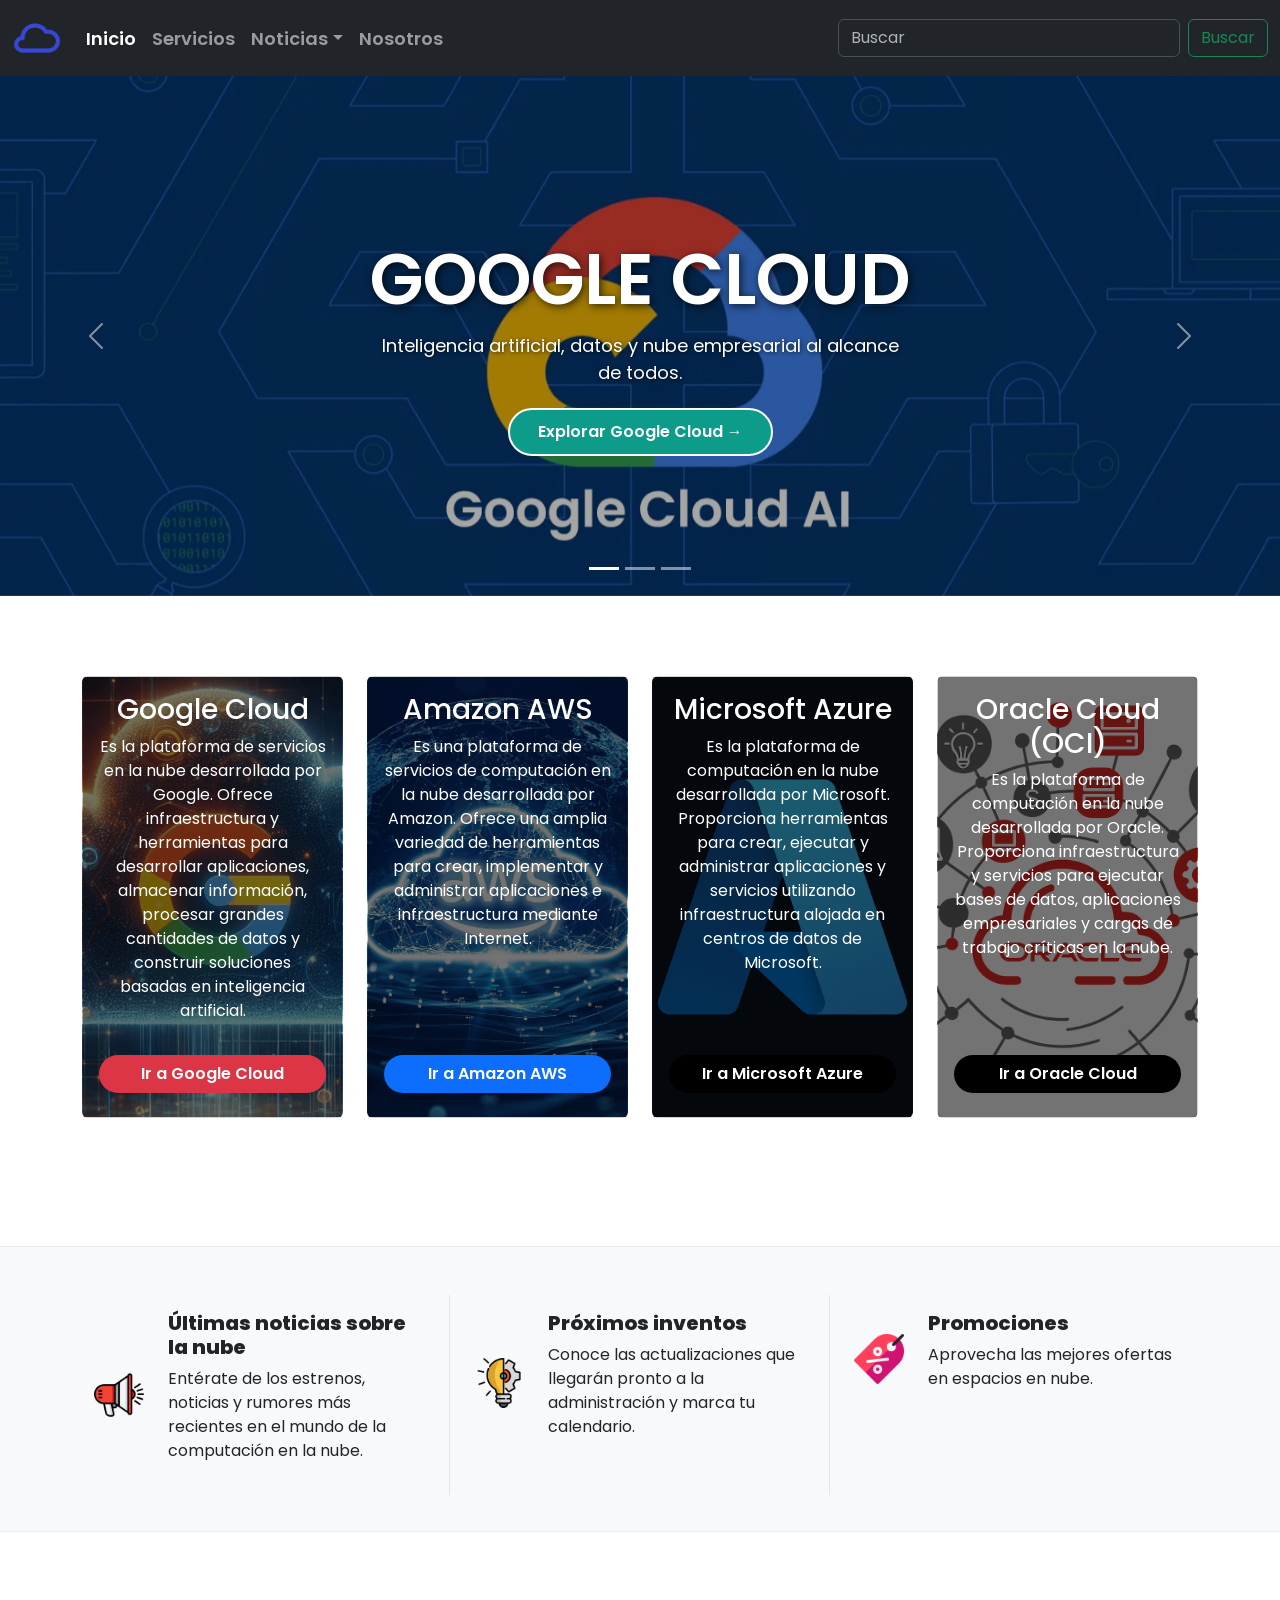
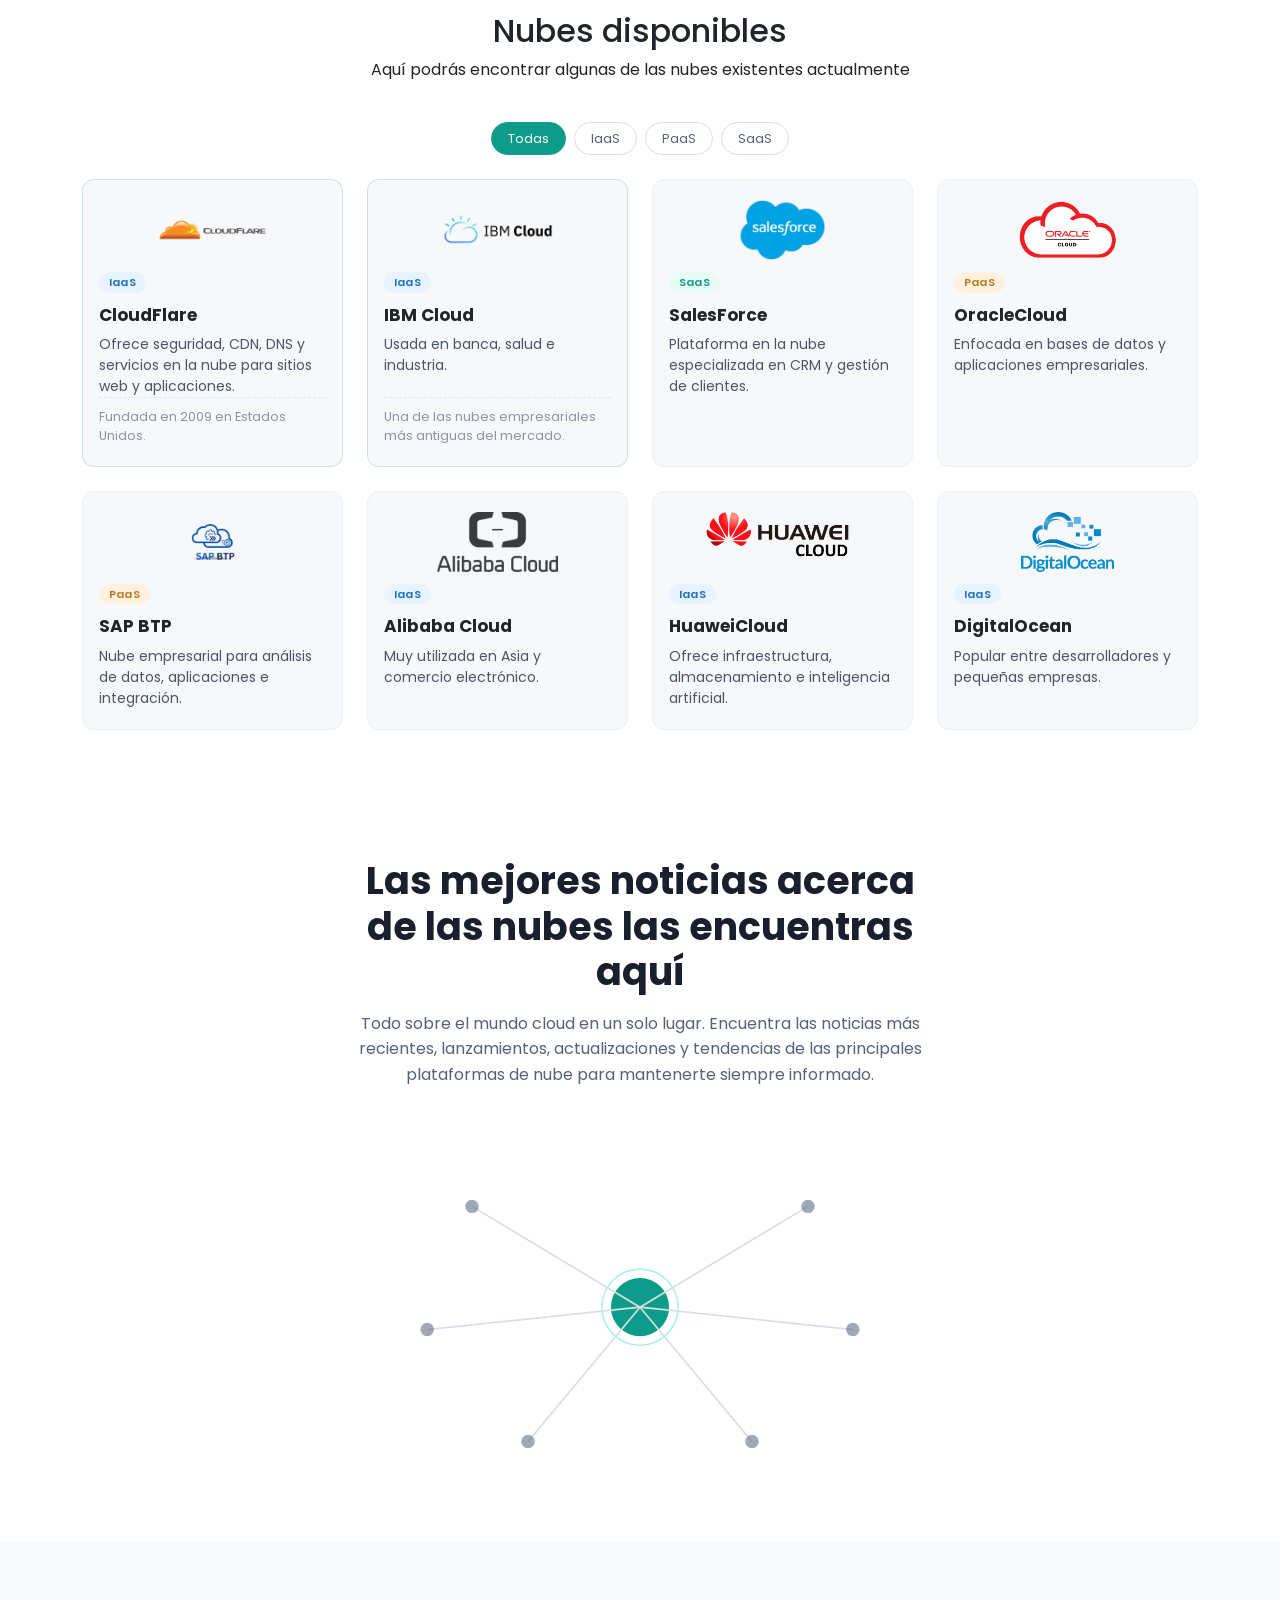
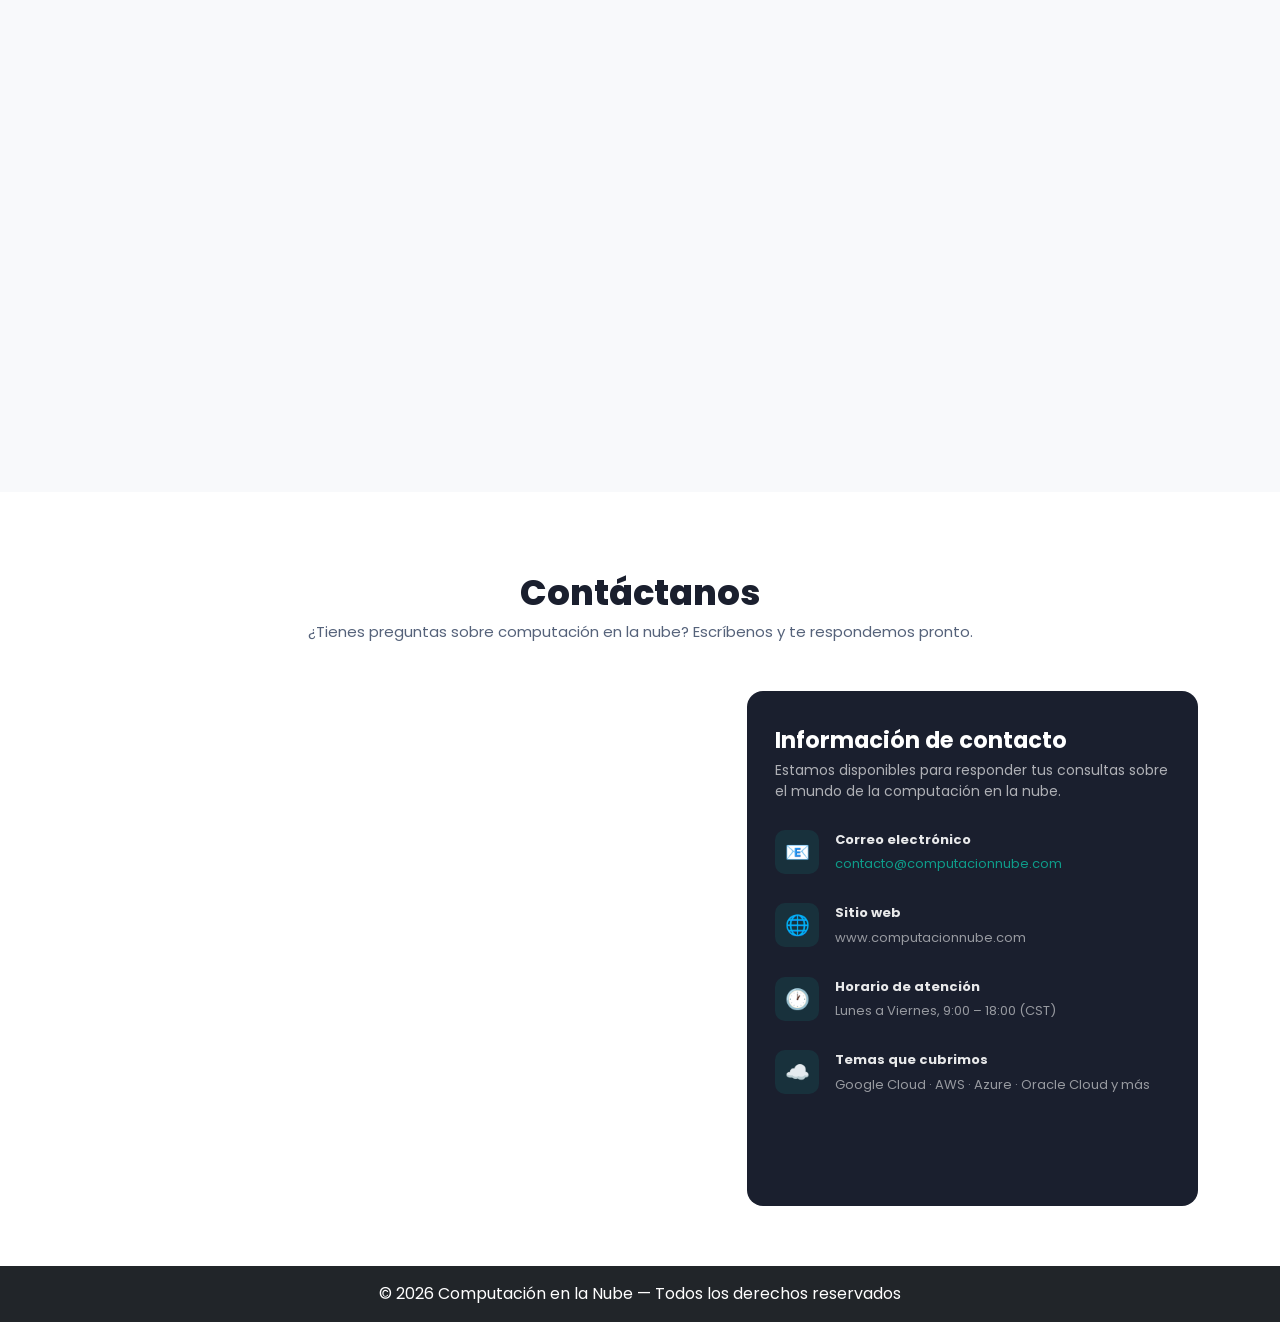
==== Nube/bil.html @ 453a69fb "Página terminada" ====
<!DOCTYPE html>
<html lang="es">
<head>
    <meta charset="UTF-8">
    <meta name="viewport" content="width=device-width, initial-scale=1.0">
    <link rel="shortcut icon" href="Assets/cloud.png">
    <link rel="stylesheet" href="Css/bootstrap.min.css">
    <link rel="stylesheet" href="Css/style.css">
    <title>Computación en la Nube</title>
</head>
<body>

    <!-- BACK TO TOP BUTTON -->
    <button id="back-to-top" aria-label="Volver arriba">&#8679;</button>

    <!-- NAVBAR -->
    <nav class="navbar bg-dark navbar-expand-lg" data-bs-theme="dark">
        <div class="container-fluid">
            <a class="navbar-brand" href="bil.html">
                <img src="Assets/cloud.png" alt="Logo Computación Nube" width="50" height="50">
            </a>
            <button class="navbar-toggler" type="button" data-bs-toggle="collapse"
                data-bs-target="#navbarMain" aria-controls="navbarMain"
                aria-expanded="false" aria-label="Toggle navigation">
                <span class="navbar-toggler-icon"></span>
            </button>
            <div class="collapse navbar-collapse" id="navbarMain">
                <ul class="navbar-nav me-auto mb-2 mb-lg-0">
                    <li class="nav-item">
                        <a class="nav-link active" aria-current="page" href="bil.html">Inicio</a>
                    </li>
                    <li class="nav-item">
                        <a class="nav-link" href="#services">Servicios</a>
                    </li>
                    <li class="nav-item dropdown">
                        <a class="nav-link dropdown-toggle" href="#" role="button" data-bs-toggle="dropdown"
                            aria-expanded="false">Noticias</a>
                        <ul class="dropdown-menu">
                            <li><a class="dropdown-item" href="#">Cartelera nueva</a></li>
                            <li><a class="dropdown-item" href="#">Próximo evento</a></li>
                            <li><hr class="dropdown-divider"></li>
                            <li><a class="dropdown-item" href="#">Siempre el mejor</a></li>
                        </ul>
                    </li>
                    <li class="nav-item">
                        <a class="nav-link" href="#contact-section">Nosotros</a>
                    </li>
                </ul>
                <form class="d-flex" role="search">
                    <input class="form-control me-2" type="search" placeholder="Buscar" aria-label="Buscar">
                    <button class="btn btn-outline-success" type="submit">Buscar</button>
                </form>
            </div>
        </div>
    </nav>

    <!-- CAROUSEL -->
    <div id="carouselBilgier" class="carousel slide mb-0" data-bs-ride="carousel">
        <div class="carousel-indicators">
            <button type="button" data-bs-target="#carouselBilgier" data-bs-slide-to="0" class="active"
                aria-current="true" aria-label="Slide 1"></button>
            <button type="button" data-bs-target="#carouselBilgier" data-bs-slide-to="1" aria-label="Slide 2"></button>
            <button type="button" data-bs-target="#carouselBilgier" data-bs-slide-to="2" aria-label="Slide 3"></button>
        </div>
        <div class="carousel-inner">
            <div class="carousel-item active">
                <img src="Assets/Google-Cloud-AI-Courses.webp" class="d-block w-100" alt="Google Cloud">
                <div class="carousel-caption">
                    <h5>Google Cloud</h5>
                    <p>Inteligencia artificial, datos y nube empresarial al alcance de todos.</p>
                    <a href="bil2.html" class="btn-cta">Explorar Google Cloud &rarr;</a>
                </div>
            </div>
            <div class="carousel-item">
                <img src="Assets/aws 4k.webp" class="d-block w-100" alt="Amazon AWS">
                <div class="carousel-caption">
                    <h5>Amazon AWS</h5>
                    <p>Más de 200 servicios en la nube para escalar tu negocio globalmente.</p>
                    <a href="bil3.html" class="btn-cta">Explorar Amazon AWS &rarr;</a>
                </div>
            </div>
            <div class="carousel-item">
                <img src="Assets/Microsoft-Azure.jpg" class="d-block w-100" alt="Microsoft Azure">
                <div class="carousel-caption">
                    <h5>Microsoft Azure</h5>
                    <p>La plataforma cloud de Microsoft para empresas híbridas y modernas.</p>
                    <a href="bil4.html" class="btn-cta">Explorar Microsoft Azure &rarr;</a>
                </div>
            </div>
        </div>
        <button class="carousel-control-prev" type="button" data-bs-target="#carouselBilgier" data-bs-slide="prev">
            <span class="carousel-control-prev-icon" aria-hidden="true"></span>
            <span class="visually-hidden">Anterior</span>
        </button>
        <button class="carousel-control-next" type="button" data-bs-target="#carouselBilgier" data-bs-slide="next">
            <span class="carousel-control-next-icon" aria-hidden="true"></span>
            <span class="visually-hidden">Siguiente</span>
        </button>
    </div>

    <!-- SERVICES CARDS -->
    <section class="services" id="services">
        <div class="container">
            <div class="row">

                <div class="col-12 col-md-6 col-lg-3 mb-3 fade-in-el">
                    <div class="card h-100 text-white text-center bg-Toma pb-2">
                        <div class="card-body">
                            <h3 class="card-title">Google Cloud</h3>
                            <p>Es la plataforma de servicios en la nube desarrollada por Google. Ofrece infraestructura y herramientas para desarrollar aplicaciones, almacenar información, procesar grandes cantidades de datos y construir soluciones basadas en inteligencia artificial.</p>
                            <a href="bil2.html" class="btn bg-danger text-white">Ir a Google Cloud</a>
                        </div>
                    </div>
                </div>

                <div class="col-12 col-md-6 col-lg-3 mb-3 fade-in-el">
                    <div class="card h-100 text-white text-center bg-Toma2 pb-2">
                        <div class="card-body">
                            <h3 class="card-title">Amazon AWS</h3>
                            <p>Es una plataforma de servicios de computación en la nube desarrollada por Amazon. Ofrece una amplia variedad de herramientas para crear, implementar y administrar aplicaciones e infraestructura mediante Internet.</p>
                            <a href="bil3.html" class="btn bg-primary text-white">Ir a Amazon AWS</a>
                        </div>
                    </div>
                </div>

                <div class="col-12 col-md-6 col-lg-3 mb-3 fade-in-el">
                    <div class="card h-100 text-white text-center bg-Toma3 pb-2">
                        <div class="card-body">
                            <h3 class="card-title">Microsoft Azure</h3>
                            <p>Es la plataforma de computación en la nube desarrollada por Microsoft. Proporciona herramientas para crear, ejecutar y administrar aplicaciones y servicios utilizando infraestructura alojada en centros de datos de Microsoft.</p>
                            <a href="bil4.html" class="btn bg-black text-white">Ir a Microsoft Azure</a>
                        </div>
                    </div>
                </div>

                <div class="col-12 col-md-6 col-lg-3 mb-3 fade-in-el">
                    <div class="card h-100 text-white text-center bg-Toma4 pb-2">
                        <div class="card-body">
                            <h3 class="card-title">Oracle Cloud (OCI)</h3>
                            <p>Es la plataforma de computación en la nube desarrollada por Oracle. Proporciona infraestructura y servicios para ejecutar bases de datos, aplicaciones empresariales y cargas de trabajo críticas en la nube.</p>
                            <a href="bil5.html" class="btn bg-black text-white">Ir a Oracle Cloud</a>
                        </div>
                    </div>
                </div>

            </div>
        </div>
    </section>

    <!-- SECTION ICONS -->
    <section class="section-icons">
        <div class="container">
            <div class="row">
                <div class="col-12 col-md-12 col-lg-4 box-icons fade-in-el">
                    <div class="d-flex align-items-center">
                        <img src="Assets/megafono.png" alt="Noticias" width="50" height="50">
                        <div class="ms-4">
                            <h3>Últimas noticias sobre la nube</h3>
                            <p>Entérate de los estrenos, noticias y rumores más recientes en el mundo de la computación en la nube.</p>
                        </div>
                    </div>
                </div>
                <div class="col-12 col-md-12 col-lg-4 box-icons fade-in-el">
                    <div class="d-flex align-items-center">
                        <img src="Assets/settings.png" alt="Próximos inventos" width="50" height="50">
                        <div class="ms-4">
                            <h3>Próximos inventos</h3>
                            <p>Conoce las actualizaciones que llegarán pronto a la administración y marca tu calendario.</p>
                        </div>
                    </div>
                </div>
                <div class="col-12 col-md-12 col-lg-4 box-icons fade-in-el">
                    <div class="d-flex align-items-center">
                        <img src="Assets/discount-tag.png" alt="Promociones" width="50" height="50">
                        <div class="ms-4">
                            <h3>Promociones</h3>
                            <p>Aprovecha las mejores ofertas en espacios en nube.</p>
                        </div>
                    </div>
                </div>
            </div>
        </div>
    </section>

    <!-- CLOUD GRID -->
    <section class="py-5">
        <div class="container">
            <div class="row">
                <div class="col-md-12">
                    <div class="section-header text-center pb-4">
                        <h2>Nubes disponibles</h2>
                        <p>Aquí podrás encontrar algunas de las nubes existentes actualmente</p>
                    </div>
                </div>
            </div>

            <div class="cloud-filters" id="cloudFilters">
                <button class="btn-filter active" data-cat="all">Todas</button>
                <button class="btn-filter" data-cat="IaaS">IaaS</button>
                <button class="btn-filter" data-cat="PaaS">PaaS</button>
                <button class="btn-filter" data-cat="SaaS">SaaS</button>
            </div>

            <div class="cloud-grid" id="cloudGrid">

                <div class="cloud-card featured fade-in-el" data-cat="IaaS">
                    <div class="logo-wrap"><img src="Assets/Cloudflare-Logo-2009.png" alt="Cloudflare"></div>
                    <div class="card-body">
                        <span class="cloud-badge IaaS">IaaS</span>
                        <div class="card-title">CloudFlare</div>
                        <p>Ofrece seguridad, CDN, DNS y servicios en la nube para sitios web y aplicaciones.</p>
                        <div class="extra-fact">Fundada en 2009 en Estados Unidos.</div>
                    </div>
                </div>

                <div class="cloud-card featured fade-in-el" data-cat="IaaS">
                    <div class="logo-wrap"><img src="Assets/ibm_cloud_logo_icon_169999.webp" alt="IBM Cloud"></div>
                    <div class="card-body">
                        <span class="cloud-badge IaaS">IaaS</span>
                        <div class="card-title">IBM Cloud</div>
                        <p>Usada en banca, salud e industria.</p>
                        <div class="extra-fact">Una de las nubes empresariales más antiguas del mercado.</div>
                    </div>
                </div>

                <div class="cloud-card fade-in-el" data-cat="SaaS">
                    <div class="logo-wrap"><img src="Assets/Salesforce-Logo.png" alt="Salesforce"></div>
                    <div class="card-body">
                        <span class="cloud-badge SaaS">SaaS</span>
                        <div class="card-title">SalesForce</div>
                        <p>Plataforma en la nube especializada en CRM y gestión de clientes.</p>
                    </div>
                </div>

                <div class="cloud-card fade-in-el" data-cat="PaaS">
                    <div class="logo-wrap"><img src="Assets/Oracle-Cloud-Emblem.png" alt="Oracle Cloud"></div>
                    <div class="card-body">
                        <span class="cloud-badge PaaS">PaaS</span>
                        <div class="card-title">OracleCloud</div>
                        <p>Enfocada en bases de datos y aplicaciones empresariales.</p>
                    </div>
                </div>

                <div class="cloud-card fade-in-el" data-cat="PaaS">
                    <div class="logo-wrap"><img src="Assets/SAP-BTP-IN-LOGO.webp" alt="SAP BTP"></div>
                    <div class="card-body">
                        <span class="cloud-badge PaaS">PaaS</span>
                        <div class="card-title">SAP BTP</div>
                        <p>Nube empresarial para análisis de datos, aplicaciones e integración.</p>
                    </div>
                </div>

                <div class="cloud-card fade-in-el" data-cat="IaaS">
                    <div class="logo-wrap"><img src="Assets/Alibaba-Cloud-Logo (1).png" alt="Alibaba Cloud"></div>
                    <div class="card-body">
                        <span class="cloud-badge IaaS">IaaS</span>
                        <div class="card-title">Alibaba Cloud</div>
                        <p>Muy utilizada en Asia y comercio electrónico.</p>
                    </div>
                </div>

                <div class="cloud-card fade-in-el" data-cat="IaaS">
                    <div class="logo-wrap"><img src="Assets/HUAWEI-logo.png" alt="Huawei Cloud"></div>
                    <div class="card-body">
                        <span class="cloud-badge IaaS">IaaS</span>
                        <div class="card-title">HuaweiCloud</div>
                        <p>Ofrece infraestructura, almacenamiento e inteligencia artificial.</p>
                    </div>
                </div>

                <div class="cloud-card fade-in-el" data-cat="IaaS">
                    <div class="logo-wrap"><img src="Assets/digitalocean-logo.png" alt="DigitalOcean"></div>
                    <div class="card-body">
                        <span class="cloud-badge IaaS">IaaS</span>
                        <div class="card-title">DigitalOcean</div>
                        <p>Popular entre desarrolladores y pequeñas empresas.</p>
                    </div>
                </div>

            </div>
        </div>
    </section>

    <!-- SVG NETWORK BANNER -->
    <section class="banner">
        <div class="container">
            <div class="row">
                <div class="col-md-12 text-center">
                    <h2>Las mejores noticias acerca de las nubes las encuentras aquí</h2>
                    <p>Todo sobre el mundo cloud en un solo lugar. Encuentra las noticias más recientes, lanzamientos, actualizaciones y tendencias de las principales plataformas de nube para mantenerte siempre informado.</p>

                    <svg class="cloud-net" viewBox="0 0 500 320" xmlns="http://www.w3.org/2000/svg" aria-label="Red de proveedores cloud">
                        <circle class="hub-ring" cx="250" cy="160" r="34"/>
                        <circle class="hub-core" cx="250" cy="160" r="26"/>
                        <g class="net-node" data-name="Cloudflare" tabindex="0">
                            <line x1="250" y1="160" x2="100" y2="70"/>
                            <circle class="dot" cx="100" cy="70" r="6"/>
                            <text x="100" y="52" text-anchor="middle">Cloudflare</text>
                        </g>
                        <g class="net-node" data-name="IBM Cloud" tabindex="0">
                            <line x1="250" y1="160" x2="400" y2="70"/>
                            <circle class="dot" cx="400" cy="70" r="6"/>
                            <text x="400" y="52" text-anchor="middle">IBM Cloud</text>
                        </g>
                        <g class="net-node" data-name="SalesForce" tabindex="0">
                            <line x1="250" y1="160" x2="60" y2="180"/>
                            <circle class="dot" cx="60" cy="180" r="6"/>
                            <text x="60" y="200" text-anchor="middle">SalesForce</text>
                        </g>
                        <g class="net-node" data-name="OracleCloud" tabindex="0">
                            <line x1="250" y1="160" x2="440" y2="180"/>
                            <circle class="dot" cx="440" cy="180" r="6"/>
                            <text x="440" y="200" text-anchor="middle">OracleCloud</text>
                        </g>
                        <g class="net-node" data-name="SAP BTP" tabindex="0">
                            <line x1="250" y1="160" x2="150" y2="280"/>
                            <circle class="dot" cx="150" cy="280" r="6"/>
                            <text x="150" y="300" text-anchor="middle">SAP BTP</text>
                        </g>
                        <g class="net-node" data-name="Alibaba Cloud" tabindex="0">
                            <line x1="250" y1="160" x2="350" y2="280"/>
                            <circle class="dot" cx="350" cy="280" r="6"/>
                            <text x="350" y="300" text-anchor="middle">Alibaba Cloud</text>
                        </g>
                    </svg>
                </div>
            </div>
        </div>
    </section>

    <!-- COMPARATIVE TABLE -->
    <section class="comparison-section">
        <div class="container">
            <div class="text-center mb-4 fade-in-el">
                <h2>Comparativa de principales proveedores</h2>
                <p class="subtitle">Una visión rápida de las características clave de los 4 grandes de la nube</p>
            </div>
            <div class="table-responsive fade-in-el">
                <table class="comparison-table">
                    <thead>
                        <tr>
                            <th>Característica</th>
                            <th>Google Cloud</th>
                            <th>Amazon AWS</th>
                            <th>Microsoft Azure</th>
                            <th>Oracle Cloud</th>
                        </tr>
                    </thead>
                    <tbody>
                        <tr>
                            <td>Capa gratuita</td>
                            <td>&#x2705; $300 crédito</td>
                            <td>&#x2705; 12 meses</td>
                            <td>&#x2705; 12 meses</td>
                            <td>&#x2705; Always Free</td>
                        </tr>
                        <tr>
                            <td>IA / ML</td>
                            <td><span class="star-rating">&#9733;&#9733;&#9733;&#9733;&#9733;</span></td>
                            <td><span class="star-rating">&#9733;&#9733;&#9733;&#9733;&#9734;</span></td>
                            <td><span class="star-rating">&#9733;&#9733;&#9733;&#9733;&#9734;</span></td>
                            <td><span class="star-rating">&#9733;&#9733;&#9733;&#9734;&#9734;</span></td>
                        </tr>
                        <tr>
                            <td>Bases de datos</td>
                            <td><span class="star-rating">&#9733;&#9733;&#9733;&#9733;&#9734;</span></td>
                            <td><span class="star-rating">&#9733;&#9733;&#9733;&#9733;&#9733;</span></td>
                            <td><span class="star-rating">&#9733;&#9733;&#9733;&#9733;&#9734;</span></td>
                            <td><span class="star-rating">&#9733;&#9733;&#9733;&#9733;&#9733;</span></td>
                        </tr>
                        <tr>
                            <td>Seguridad</td>
                            <td><span class="star-rating">&#9733;&#9733;&#9733;&#9733;&#9733;</span></td>
                            <td><span class="star-rating">&#9733;&#9733;&#9733;&#9733;&#9733;</span></td>
                            <td><span class="star-rating">&#9733;&#9733;&#9733;&#9733;&#9733;</span></td>
                            <td><span class="star-rating">&#9733;&#9733;&#9733;&#9733;&#9734;</span></td>
                        </tr>
                        <tr>
                            <td>Cuota de mercado</td>
                            <td>12%</td>
                            <td>31%</td>
                            <td>25%</td>
                            <td>3%</td>
                        </tr>
                        <tr>
                            <td>Nube híbrida</td>
                            <td>&#x2705; Anthos</td>
                            <td>&#x2705; Outposts</td>
                            <td>&#x2705; Arc</td>
                            <td>&#x2705; Dedicated</td>
                        </tr>
                    </tbody>
                </table>
            </div>
        </div>
    </section>

    <!-- CONTACT SECTION -->
    <section id="contact-section">
        <div class="container">
            <!-- Header -->
            <div class="text-center mb-5">
                <h2 class="contact-title">Contáctanos</h2>
                <p class="contact-subtitle">¿Tienes preguntas sobre computación en la nube? Escríbenos y te respondemos pronto.</p>
            </div>

            <div class="row g-4 align-items-stretch">

                <!-- FORM CARD -->
                <div class="col-12 col-lg-7 fade-in-el">
                    <div class="contact-form-card">
                        <h4 class="fw-bold mb-1" style="color:#1a1f2e;">Envíanos un mensaje</h4>
                        <p class="text-muted mb-4" style="font-size:13px;">Todos los campos son obligatorios.</p>

                        <form id="contact-form" class="needs-validation" novalidate>
                            <div class="row g-3">

                                <!-- Nombre -->
                                <div class="col-12 col-sm-6">
                                    <div class="form-floating">
                                        <input
                                            type="text"
                                            class="form-control"
                                            id="c-name"
                                            name="user_name"
                                            placeholder="Tu nombre completo"
                                            required
                                            minlength="2">
                                        <label for="c-name">Nombre completo</label>
                                        <div class="invalid-feedback">
                                            Por favor ingresa tu nombre (mínimo 2 caracteres).
                                        </div>
                                    </div>
                                </div>

                                <!-- Email -->
                                <div class="col-12 col-sm-6">
                                    <div class="form-floating">
                                        <input
                                            type="email"
                                            class="form-control"
                                            id="c-email"
                                            name="email"
                                            placeholder="tu@correo.com"
                                            required>
                                        <label for="c-email">Correo electrónico</label>
                                        <div class="invalid-feedback">
                                            Ingresa un correo electrónico válido.
                                        </div>
                                    </div>
                                </div>

                                <!-- Asunto -->
                                <div class="col-12">
                                    <div class="form-floating">
                                        <input
                                            type="text"
                                            class="form-control"
                                            id="c-subject"
                                            name="subject"
                                            placeholder="¿En qué podemos ayudarte?"
                                            required
                                            minlength="4">
                                        <label for="c-subject">Asunto</label>
                                        <div class="invalid-feedback">
                                            Por favor describe el asunto de tu mensaje.
                                        </div>
                                    </div>
                                </div>

                                <!-- Mensaje -->
                                <div class="col-12">
                                    <div class="form-floating">
                                        <textarea
                                            class="form-control"
                                            id="c-msg"
                                            name="comment"
                                            placeholder="Escribe tu mensaje aquí..."
                                            style="height: 140px;"
                                            required
                                            minlength="10"></textarea>
                                        <label for="c-msg">Mensaje</label>
                                        <div class="invalid-feedback">
                                            El mensaje debe tener al menos 10 caracteres.
                                        </div>
                                    </div>
                                </div>

                                <!-- Submit -->
                                <div class="col-12 mt-4">
                                    <button class="btn-submit py-3" type="submit">
                                        Enviar mensaje &#10148;
                                    </button>
                                </div>

                            </div>
                        </form>

                        <div id="form-msg" class="mt-3"></div>
                    </div>
                </div>

                <!-- INFO CARD -->
                <div class="col-12 col-lg-5">
                    <div class="contact-info-card">
                        <div>
                            <h3>Información de contacto</h3>
                            <p>Estamos disponibles para responder tus consultas sobre el mundo de la computación en la nube.</p>
                        </div>

                        <div class="info-item">
                            <div class="info-icon">📧</div>
                            <div class="info-item-text">
                                <strong>Correo electrónico</strong>
                                <a href="mailto:contacto@computacionnube.com">contacto@computacionnube.com</a>
                            </div>
                        </div>

                        <div class="info-item">
                            <div class="info-icon">🌐</div>
                            <div class="info-item-text">
                                <strong>Sitio web</strong>
                                <span>www.computacionnube.com</span>
                            </div>
                        </div>

                        <div class="info-item">
                            <div class="info-icon">🕐</div>
                            <div class="info-item-text">
                                <strong>Horario de atención</strong>
                                <span>Lunes a Viernes, 9:00 – 18:00 (CST)</span>
                            </div>
                        </div>

                        <div class="info-item">
                            <div class="info-icon">☁️</div>
                            <div class="info-item-text">
                                <strong>Temas que cubrimos</strong>
                                <span>Google Cloud · AWS · Azure · Oracle Cloud y más</span>
                            </div>
                        </div>
                    </div>
                </div>

            </div>
        </div>
    </section>

    <!-- FOOTER -->
    <footer class="bg-dark p-3 text-center">
        <div class="container">
            <p class="text-white mb-0">&copy; 2026 Computación en la Nube &mdash; Todos los derechos reservados</p>
        </div>
    </footer>

    <script src="Js/bootstrap.min.js"></script>
    <script src="Js/archive.js"></script>
</body>
</html>
---- Nube/Css/style.css ----
@import url('https://fonts.googleapis.com/css2?family=Poppins:wght@400;500;600;700;800&display=swap');

/* ============================================================
   RESET & BASE
   ============================================================ */
* {
    font-family: 'Poppins', sans-serif;
    box-sizing: border-box;
}

/* ============================================================
   CSS VARIABLES
   ============================================================ */
:root {
    --primary-color: #f03a47;
    --secondary-color: #AF5B5F;
    --accent-color: #0E9C8A;
    --font-color: #ffff;
    --alt-color: #f6f4f3;
    --background-color: #183059;
    --primary-font: 'Poppins', sans-serif;
    --section-title-font-size: 2.3rem;
}

/* ============================================================
   NAVBAR
   ============================================================ */
.navbar {
    font-weight: 600;
    font-size: 18px;
}

/* ============================================================
   CAROUSEL
   ============================================================ */
.carousel-item {
    min-height: 400px;
}
.carousel-caption {
    bottom: 120px;
    z-index: 2;
}
.carousel-caption h5 {
    font-size: 70px;
    font-weight: 600;
    text-transform: uppercase;
    margin-top: 25px;
    text-shadow: 2px 2px 8px rgba(0,0,0,0.7);
}
.carousel-caption p {
    width: 60%;
    margin: 10px auto;
    font-size: 18px;
    text-shadow: 1px 1px 4px rgba(0,0,0,0.7);
}
.carousel-caption .btn-cta {
    display: inline-block;
    margin-top: 12px;
    padding: 10px 28px;
    background: var(--accent-color);
    color: #fff;
    border: 2px solid #fff;
    border-radius: 30px;
    font-weight: 600;
    font-size: 16px;
    text-decoration: none;
    transition: background 0.2s, transform 0.2s;
}
.carousel-caption .btn-cta:hover {
    background: #fff;
    color: var(--accent-color);
    transform: scale(1.05);
}
.carousel-inner::before {
    content: '';
    position: absolute;
    width: 100%;
    height: 100%;
    top: 0;
    left: 0;
    background: rgba(0,0,0,0.35);
    z-index: 1;
}
.carousel-item img {
    object-fit: cover;
    height: 520px;
    width: 100%;
}

/* ============================================================
   SERVICES SECTION
   ============================================================ */
.services {
    padding: 80px 0;
}
.services .row {
    display: flex;
    flex-wrap: wrap;
}
.services .card {
    height: 100%;
    display: flex;
    flex-direction: column;
    transition: transform 0.2s, box-shadow 0.2s;
}
.services .card:hover {
    transform: translateY(-6px);
    box-shadow: 0 12px 28px rgba(0,0,0,0.18);
}
.services .card-body {
    display: flex;
    flex-direction: column;
    flex: 1;
}
.services .card-body p {
    flex: 1;
}
.services .card-body .btn {
    margin-top: 16px;
    align-self: center;
    width: 100%;
    text-align: center;
    border-radius: 20px;
    font-weight: 600;
    transition: transform 0.15s;
}
.services .card-body .btn:hover {
    transform: scale(1.03);
}

/* Card background images */
.bg-Toma {
    background-image: linear-gradient(rgba(0,0,0,0.55), rgba(0,0,0,0.55)),
        url(../Assets/Unlocking-the-Power-of-Google-Cloud-Platform.webp);
    background-position: center;
    background-repeat: no-repeat;
    background-size: cover;
}
.bg-Toma2 {
    background-image: linear-gradient(rgba(0,0,0,0.55), rgba(0,0,0,0.55)),
        url(../Assets/0_5VEmcnBp5i1AJNDU.jpg);
    background-position: center;
    background-repeat: no-repeat;
    background-size: cover;
}
.bg-Toma3 {
    background-image: linear-gradient(rgba(0,0,0,0.55), rgba(0,0,0,0.55)),
        url(../Assets/Microsoft-Azure-2025-Logo.webp);
    background-position: center;
    background-repeat: no-repeat;
    background-size: cover;
}
.bg-Toma4 {
    background-image: linear-gradient(rgba(0,0,0,0.55), rgba(0,0,0,0.55)),
        url(../Assets/ChatGPT-Image-10-de-set.-de-2025_-17_18_51.webp);
    background-position: center;
    background-repeat: no-repeat;
    background-size: cover;
}

/* ============================================================
   SECTION ICONS
   ============================================================ */
.section-icons {
    background: #f8f9fb;
    padding: 48px 0 36px;
    border-top: 1px solid #e8ecf2;
    border-bottom: 1px solid #e8ecf2;
    margin: 32px 0;
}
.box-icons i { font-size: 40px; }
.box-icons h3 { font-size: 20px; font-weight: 800; }
.box-icons {
    padding: 16px 24px;
    border-right: 1px solid #e2e6ec;
}
.box-icons:last-child { border-right: none; }

/* ============================================================
   CLOUD GRID (Nubes disponibles)
   ============================================================ */
.cloud-filters {
    display: flex;
    gap: 8px;
    flex-wrap: wrap;
    justify-content: center;
    margin-bottom: 24px;
}
.cloud-filters .btn-filter {
    font-size: 13px;
    border: 1px solid #d9dee6;
    background: #fff;
    color: #55627A;
    padding: 6px 16px;
    border-radius: 20px;
    cursor: pointer;
    transition: all 0.15s ease;
}
.cloud-filters .btn-filter:hover {
    border-color: var(--accent-color);
    color: var(--accent-color);
}
.cloud-filters .btn-filter.active {
    background: var(--accent-color);
    border-color: var(--accent-color);
    color: #fff;
}
.cloud-grid {
    display: grid;
    grid-template-columns: repeat(4, 1fr);
    gap: 24px;
}
@media (max-width: 992px) {
    .cloud-grid { grid-template-columns: repeat(2, 1fr); }
}
@media (max-width: 576px) {
    .cloud-grid { grid-template-columns: 1fr; }
}
.cloud-card {
    display: flex;
    flex-direction: column;
    height: 100%;
    background: #F7F8FA;
    border: 1px solid #eceff3;
    border-radius: 12px;
    padding: 20px 16px;
    transition: transform 0.15s ease, box-shadow 0.15s ease;
}
.cloud-card:hover {
    transform: translateY(-4px);
    box-shadow: 0 10px 24px rgba(0,0,0,0.08);
}
.cloud-card.featured { border-color: rgba(14,156,138,0.2); }
.cloud-card .logo-wrap {
    height: 60px;
    display: flex;
    align-items: center;
    justify-content: center;
    margin-bottom: 12px;
}
.cloud-card .logo-wrap img { max-height: 100%; max-width: 100%; }
.cloud-card .card-body { display: flex; flex-direction: column; flex: 1; }
.cloud-badge {
    display: inline-block;
    align-self: flex-start;
    font-size: 11px;
    font-weight: 600;
    letter-spacing: 0.02em;
    border-radius: 20px;
    padding: 2px 10px;
    margin-bottom: 10px;
}
.cloud-badge.IaaS { background: #E7F3FF; color: #1F70C1; }
.cloud-badge.PaaS { background: #FFF1DE; color: #B87A1E; }
.cloud-badge.SaaS { background: #E8FBF5; color: #0E9C8A; }
.cloud-card .card-title { font-size: 17px; font-weight: 700; margin-bottom: 6px; }
.cloud-card p { font-size: 14px; color: #4a5568; margin-bottom: 0; }
.cloud-card .extra-fact {
    font-size: 12.5px;
    color: #8A93A3;
    margin-top: auto;
    padding-top: 10px;
    border-top: 1px dashed #e2e6ec;
}
.cloud-card.is-hidden { display: none; }

/* ============================================================
   BANNER / SVG NETWORK SECTION
   ============================================================ */
.banner {
    background: #ffffff;
    color: #1e41a7;
    padding: 80px 6vw 56px;
    margin-bottom: 0;
}
.banner h2 {
    font-size: clamp(26px, 3.4vw, 38px);
    font-weight: 700;
    line-height: 1.2;
    max-width: 22ch;
    margin: 0 auto 16px;
    color: #1a1f2e;
}
.banner p {
    font-size: 16px;
    line-height: 1.6;
    color: #55627A;
    max-width: 62ch;
    margin: 0 auto 40px;
}
.cloud-net { width: 100%; max-width: 560px; height: auto; margin: 0 auto; display: block; }
.cloud-net .net-node { cursor: pointer; }
.cloud-net .net-node line {
    stroke: #d9dee6;
    stroke-width: 1.5;
    transition: stroke 0.2s ease, stroke-width 0.2s ease;
}
.cloud-net .net-node .dot {
    fill: #55627A;
    opacity: 0.55;
    transition: r 0.2s ease, opacity 0.2s ease, fill 0.2s ease;
}
.cloud-net .net-node text {
    fill: #1a1f2e;
    font-family: -apple-system, 'Segoe UI', sans-serif;
    font-size: 12px;
    font-weight: 600;
    opacity: 0;
    transition: opacity 0.2s ease;
    pointer-events: none;
}
.cloud-net .net-node:hover line,
.cloud-net .net-node.active line { stroke: var(--accent-color); stroke-width: 2; }
.cloud-net .net-node:hover .dot,
.cloud-net .net-node.active .dot { r: 8; opacity: 1; fill: var(--accent-color); }
.cloud-net .net-node:hover text,
.cloud-net .net-node.active text { opacity: 1; }
.cloud-net .hub-core { fill: var(--accent-color); }
.cloud-net .hub-ring { fill: none; stroke: #5FE3CD; stroke-width: 1.5; opacity: 0.5; }
@media (prefers-reduced-motion: no-preference) {
    .cloud-net .hub-ring { animation: hubPulse 3s ease-in-out infinite; }
}
@keyframes hubPulse {
    0%, 100% { r: 34; opacity: 0.5; }
    50% { r: 40; opacity: 0.15; }
}

/* ============================================================
   COMPARATIVE TABLE
   ============================================================ */
.comparison-section {
    padding: 60px 0;
    background: #f8f9fb;
}
.comparison-section h2 { font-size: 2rem; font-weight: 700; margin-bottom: 8px; color: #1a1f2e; }
.comparison-section .subtitle { color: #55627A; margin-bottom: 36px; }
.comparison-table {
    width: 100%;
    border-collapse: separate;
    border-spacing: 0;
    border-radius: 12px;
    overflow: hidden;
    box-shadow: 0 4px 16px rgba(0,0,0,0.07);
    background: #fff;
}
.comparison-table thead th {
    background: #1a1f2e;
    color: #fff;
    padding: 14px 18px;
    font-size: 14px;
    font-weight: 600;
    text-align: center;
}
.comparison-table thead th:first-child { text-align: left; }
.comparison-table tbody td {
    padding: 12px 18px;
    font-size: 14px;
    color: #4a5568;
    border-bottom: 1px solid #f0f2f5;
    text-align: center;
    vertical-align: middle;
}
.comparison-table tbody td:first-child { text-align: left; font-weight: 600; color: #1a1f2e; }
.comparison-table tbody tr:last-child td { border-bottom: none; }
.comparison-table tbody tr:hover td { background: #f0faf8; }
.star-rating { color: #f59e0b; font-size: 13px; }

/* ============================================================
   CONTACT SECTION
   ============================================================ */
.section-title {
    position: relative;
    font-size: var(--section-title-font-size);
    font-family: var(--primary-font);
}
.section-title::after {
    content: "";
    position: absolute;
    display: block;
    width: 100%;
    height: 5px;
    background-color: var(--primary-color);
    transform: translateY(-3px);
}
span { color: var(--primary-color); }
.btn_s {
    color: white;
    font-weight: 500;
    display: flex;
    width: 150px;
    height: 50px;
    background-color: var(--primary-color);
    border-radius: 10px;
    align-items: center;
    justify-content: space-evenly;
    margin-top: 40px;
    transition: 0.3s;
    border: solid 2px var(--primary-color);
    cursor: pointer;
}
.btn_s:hover { background: transparent; color: var(--primary-color); }
/* ============================================================
   IMAGE & VIDEO HELPERS
   ============================================================ */
.image-container {
    width: 100%;
    height: 700px;
    margin: 0 auto;
    overflow: hidden;
    border-radius: 10px;
}
.image-container img { width: 100%; height: 100%; object-fit: cover; }
.video-section { text-align: center; margin: 20px 0; }
.video-section video { max-width: 100%; height: auto; }
.video-wrapper {
    background: #1a1f2e;
    border-radius: 14px;
    overflow: hidden;
    margin-top: 16px;
    box-shadow: 0 8px 32px rgba(0,0,0,0.18);
}
.video-container {
    position: relative;
    padding-bottom: 56.25%;
    height: 0;
    overflow: hidden;
}
.video-container iframe {
    position: absolute;
    top: 0; left: 0;
    width: 100%; height: 100%;
    border: 0;
    display: block;
}
.video-fallback {
    display: block;
    margin: 12px auto 0;
    font-size: 13px;
    color: #55627A;
}
.video-fallback a {
    color: var(--accent-color);
    font-weight: 600;
    text-decoration: none;
}
.video-fallback a:hover { text-decoration: underline; }
.video-section .btn {
    display: inline-block;
    margin: 0 auto;
    padding: 10px 28px;
    background-color: #000;
    color: #fff;
    border-radius: 20px;
    transition: background-color 0.3s ease, transform 0.3s ease;
    text-decoration: none;
    font-weight: 600;
}
.video-section .btn:hover { transform: scale(1.1); color: #fff; }

/* ============================================================
   CONTACT SECTION — REDESIGNED
   ============================================================ */
#contact-section {
    background: transparent;
    padding: 80px 0 60px;
    height: auto;
}
#contact-section .contact-title {
    font-size: 2.2rem;
    font-weight: 800;
    color: #1a1f2e;
    margin-bottom: 6px;
}
#contact-section .contact-subtitle {
    color: #55627A;
    font-size: 15px;
    margin-bottom: 0;
}
/* Form card */
.contact-form-card {
    background: #fff;
    border-radius: 16px;
    padding: 36px 32px;
    box-shadow: 0 8px 32px rgba(0,0,0,0.08);
}
.contact-form-card .form-label {
    font-weight: 600;
    font-size: 13px;
    color: #1a1f2e;
    margin-bottom: 4px;
}
.contact-form-card .form-control {
    border: 1.5px solid #e2e6ec;
    border-radius: 10px;
    padding: 10px 14px;
    font-size: 14px;
    color: #1a1f2e;
    transition: border-color 0.2s, box-shadow 0.2s;
    box-shadow: none;
}
.contact-form-card .form-control:focus {
    border-color: var(--accent-color);
    box-shadow: 0 0 0 3px rgba(14,156,138,0.12);
    outline: none;
}
.contact-form-card textarea.form-control {
    resize: vertical;
    min-height: 130px;
}
.btn-submit {
    width: 100%;
    padding: 13px;
    background: var(--accent-color);
    color: #fff;
    border: none;
    border-radius: 10px;
    font-size: 15px;
    font-weight: 700;
    cursor: pointer;
    transition: background 0.2s, transform 0.15s;
    letter-spacing: 0.02em;
}
.btn-submit:hover {
    background: #0b7d6e;
    transform: translateY(-2px);
}
/* Info card */
.contact-info-card {
    background: #1a1f2e;
    border-radius: 16px;
    padding: 36px 28px;
    color: #fff;
    height: 100%;
    display: flex;
    flex-direction: column;
    gap: 28px;
}
.contact-info-card h3 {
    font-size: 1.4rem;
    font-weight: 700;
    margin-bottom: 6px;
    color: #fff;
}
.contact-info-card p {
    font-size: 14px;
    color: rgba(255,255,255,0.65);
    margin-bottom: 0;
}
.info-item {
    display: flex;
    gap: 16px;
    align-items: flex-start;
}
.info-icon {
    width: 44px;
    height: 44px;
    min-width: 44px;
    background: rgba(14,156,138,0.15);
    border-radius: 10px;
    display: flex;
    align-items: center;
    justify-content: center;
    font-size: 20px;
}
.info-item-text strong {
    display: block;
    font-size: 13px;
    font-weight: 700;
    color: rgba(255,255,255,0.9);
    margin-bottom: 2px;
}
.info-item-text span {
    font-size: 13px;
    color: rgba(255,255,255,0.55);
    /* override global span color */
    color: rgba(255,255,255,0.55) !important;
}
.contact-info-card a {
    color: var(--accent-color);
    text-decoration: none;
    font-size: 13px;
}
.contact-info-card a:hover { text-decoration: underline; }
/* Success message */
#form-msg {
    display: none;
    padding: 14px 20px;
    background: #e8fbf5;
    border: 1.5px solid var(--accent-color);
    border-radius: 10px;
    color: #0b7d6e;
    font-weight: 600;
    text-align: center;
    margin-top: 16px;
    font-size: 14px;
}

/* ============================================================
   PAGE-SPECIFIC BODY COLORS
   ============================================================ */
.bil1 { background: #dff0f7; }
.bil2 { background: #0a497b; }
.bil3 { background: #d5b59c; }
.bil4-bg { background: #e8f0fe; }
.bil5-bg { background: #fff3e8; }

/* Service badges on subpages */
.service-badge {
    display: inline-block;
    background: rgba(14,156,138,0.12);
    color: var(--accent-color);
    border-radius: 6px;
    padding: 4px 12px;
    font-size: 12px;
    font-weight: 600;
    margin-bottom: 8px;
}

/* Make bil1 sections transparent so body color shows */
.bil1 .section-icons,
.bil1 .banner,
.bil1 .comparison-section,
.bil1 #contact-section {
    background: transparent !important;
}

/* ============================================================
   FADE-IN ANIMATION (Intersection Observer)
   ============================================================ */
.fade-in-el {
    opacity: 0;
    transform: translateY(30px);
    transition: opacity 0.6s ease, transform 0.6s ease;
}
.fade-in-el.visible {
    opacity: 1;
    transform: translateY(0);
}

/* ============================================================
   BACK TO TOP BUTTON
   ============================================================ */
#back-to-top {
    position: fixed;
    bottom: 32px;
    right: 32px;
    width: 48px;
    height: 48px;
    background: var(--accent-color);
    color: #fff;
    border: none;
    border-radius: 50%;
    font-size: 22px;
    cursor: pointer;
    box-shadow: 0 4px 16px rgba(14,156,138,0.35);
    display: none;
    align-items: center;
    justify-content: center;
    z-index: 999;
    transition: background 0.2s, transform 0.2s;
}
#back-to-top:hover { background: #0b7d6e; transform: scale(1.1); }
#back-to-top.visible { display: flex; }

/* ============================================================
   RESPONSIVE
   ============================================================ */
@media (max-width: 767px) {
    .carousel-item { min-height: 500px; }
    .carousel-item img { min-height: 500px; }
    .carousel-caption { bottom: 30px; }
    .carousel-caption h5 { font-size: 36px; margin-top: 0; }
    .carousel-caption p { width: 100%; font-size: 15px; }
    .services { padding: 30px 0; }
    .banner { padding: 40px 4vw 32px; margin-bottom: 0; }
    .box-icons { border-right: none; border-bottom: 1px solid #e2e6ec; }
    #contact-section form { width: 95%; }
    #form-msg { width: 95%; }
    .comparison-section { padding: 40px 0; }
    .comparison-table { font-size: 13px; }
}
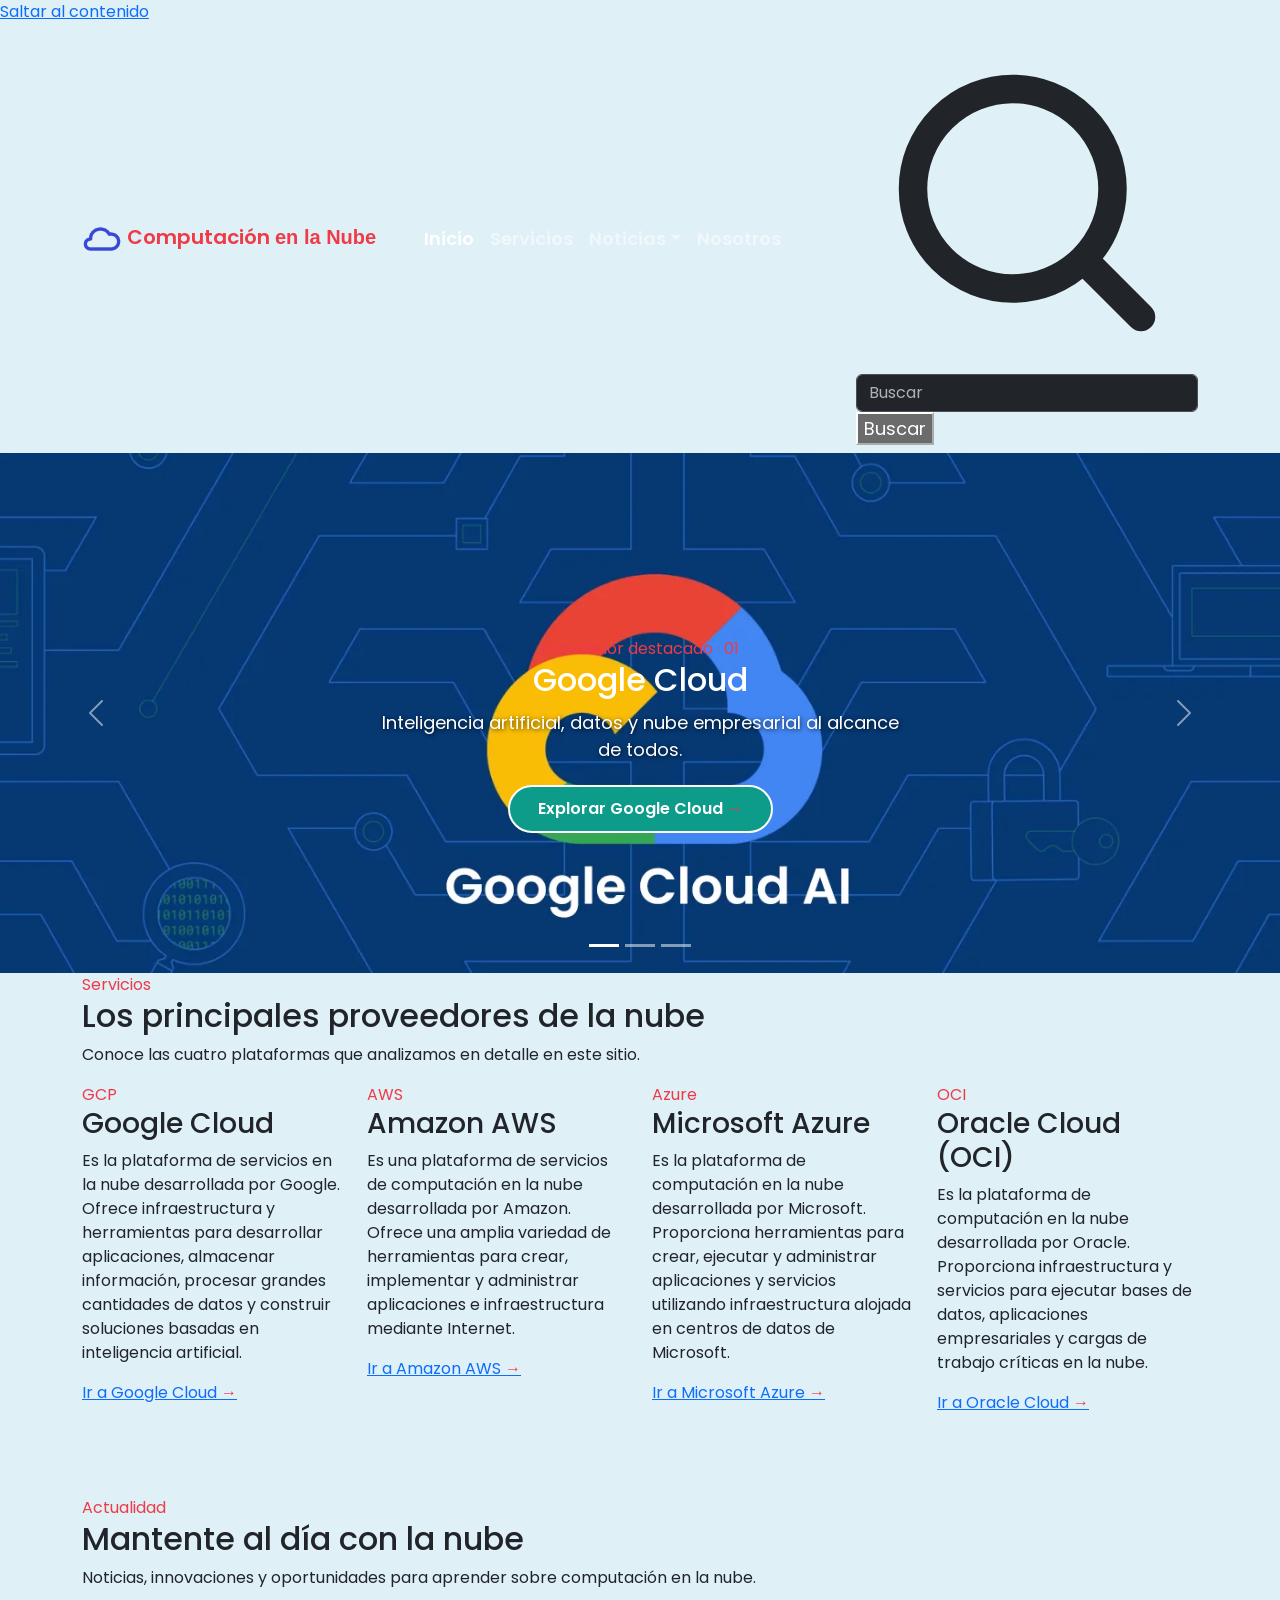
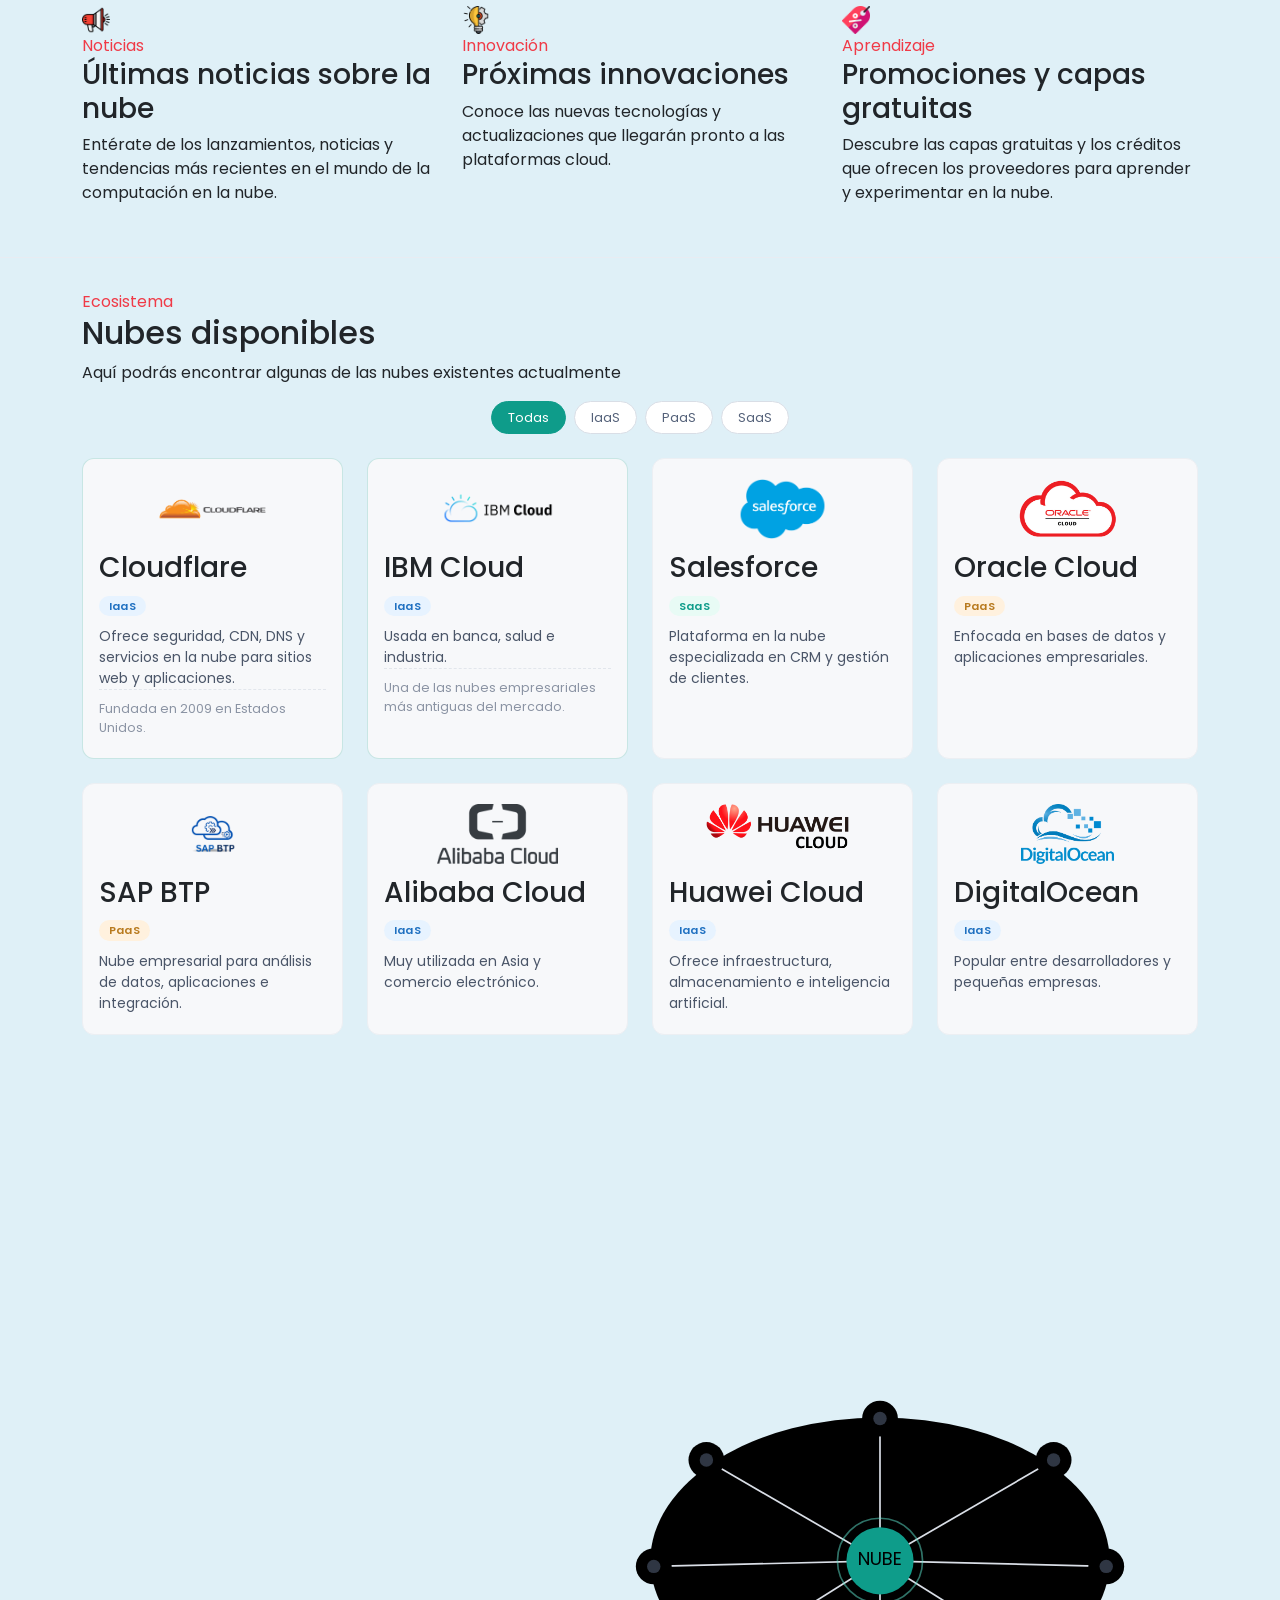
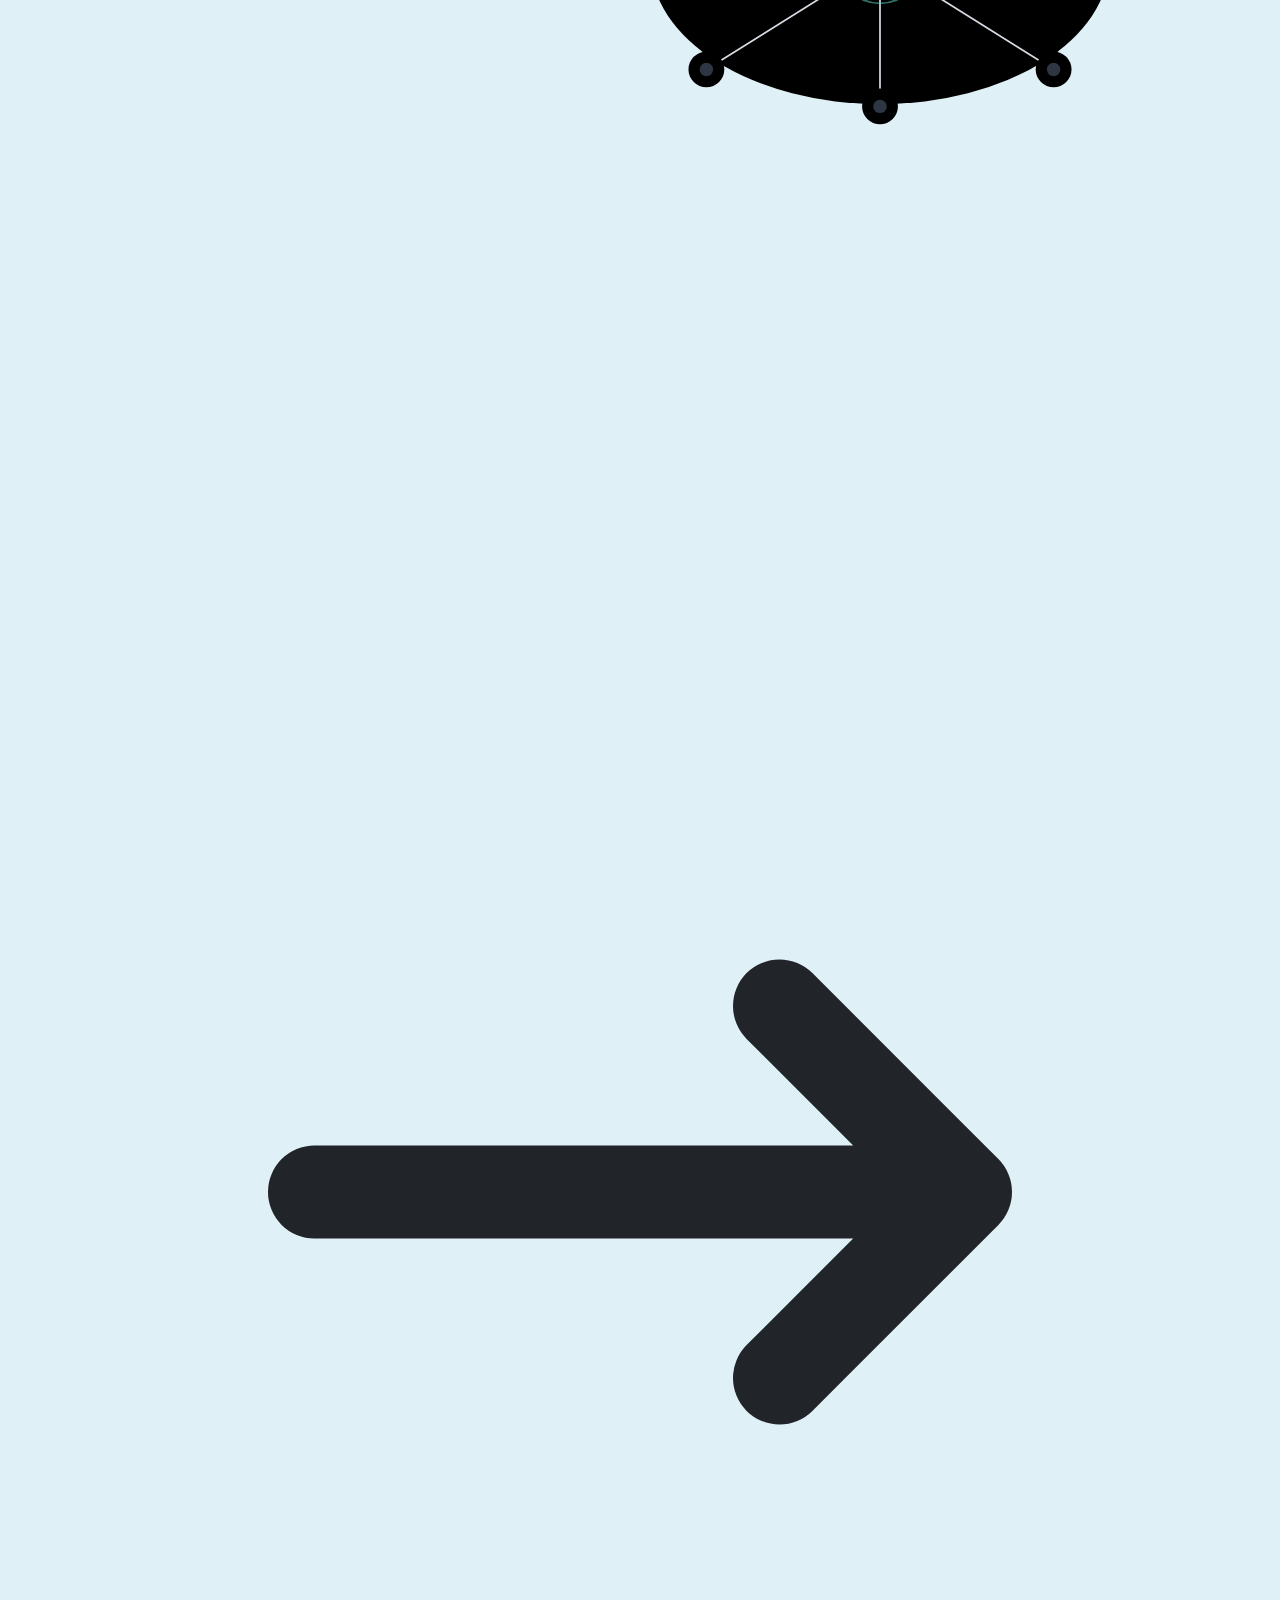
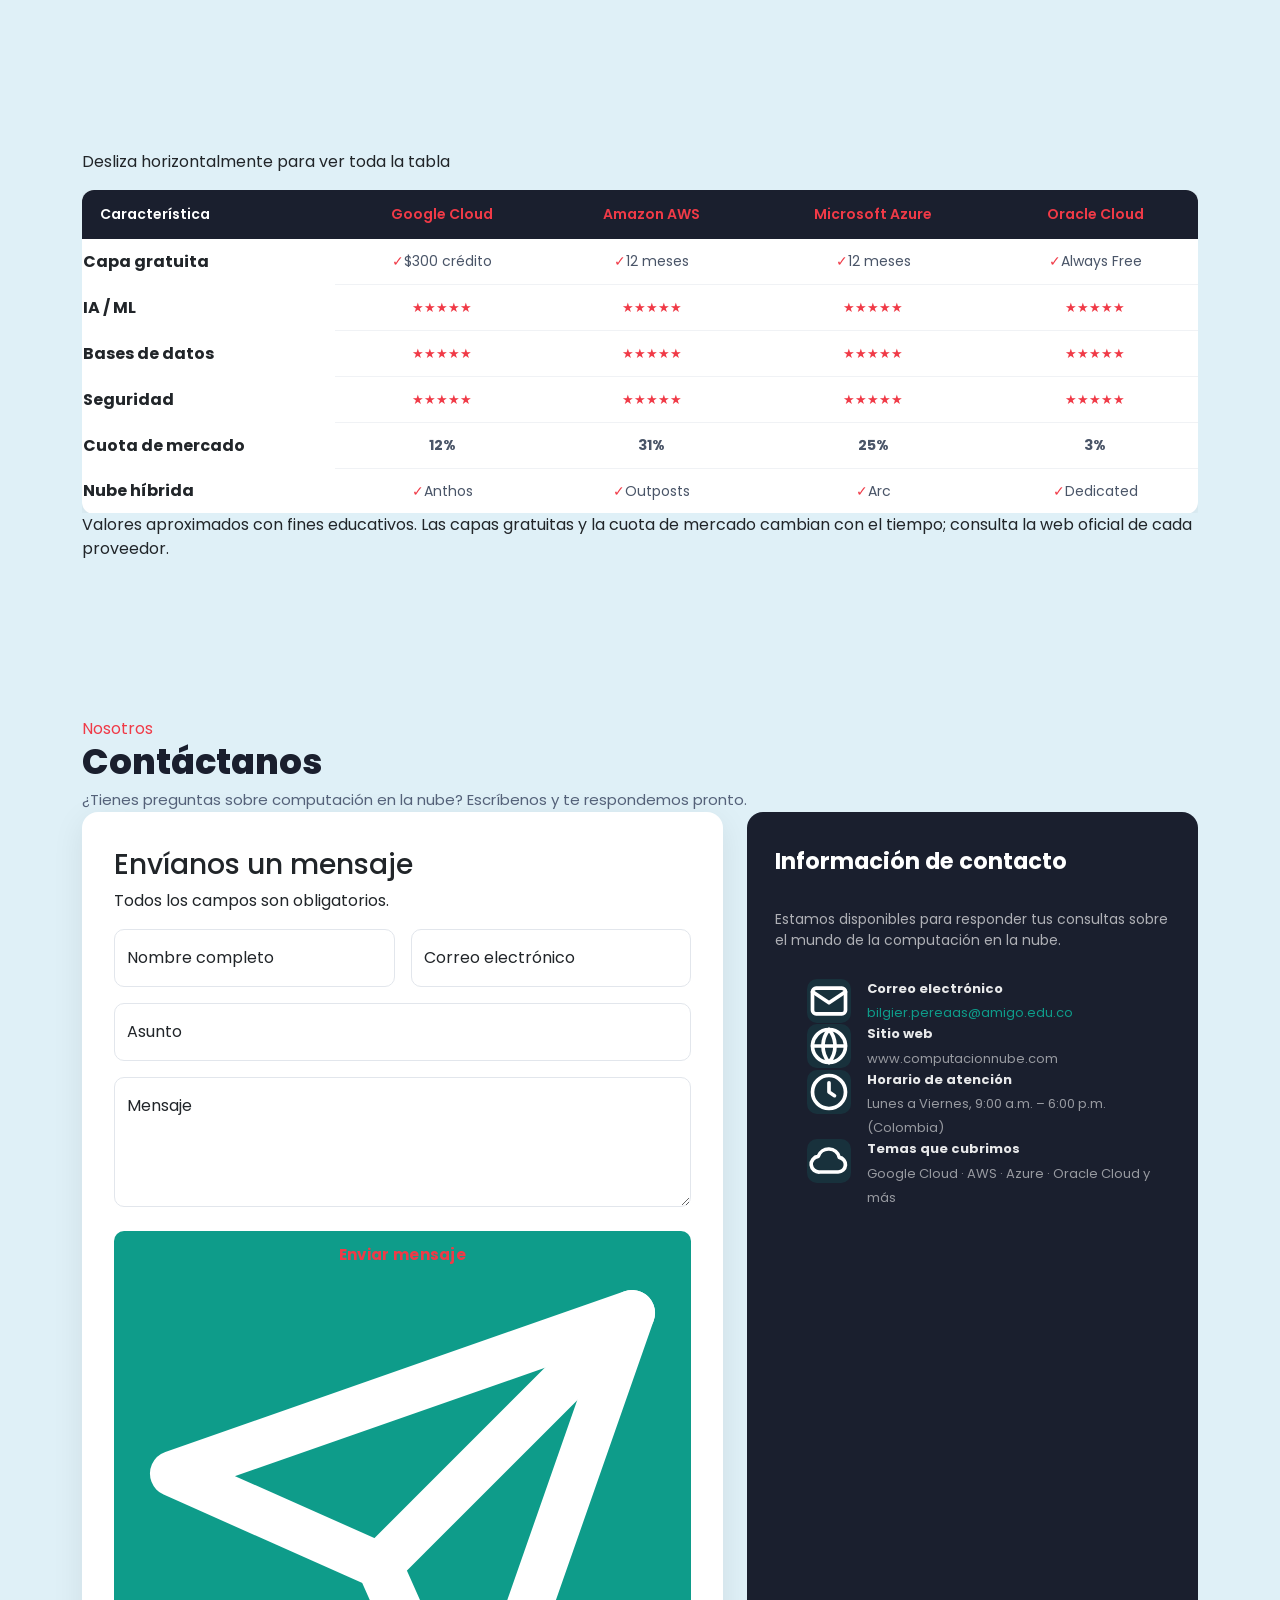
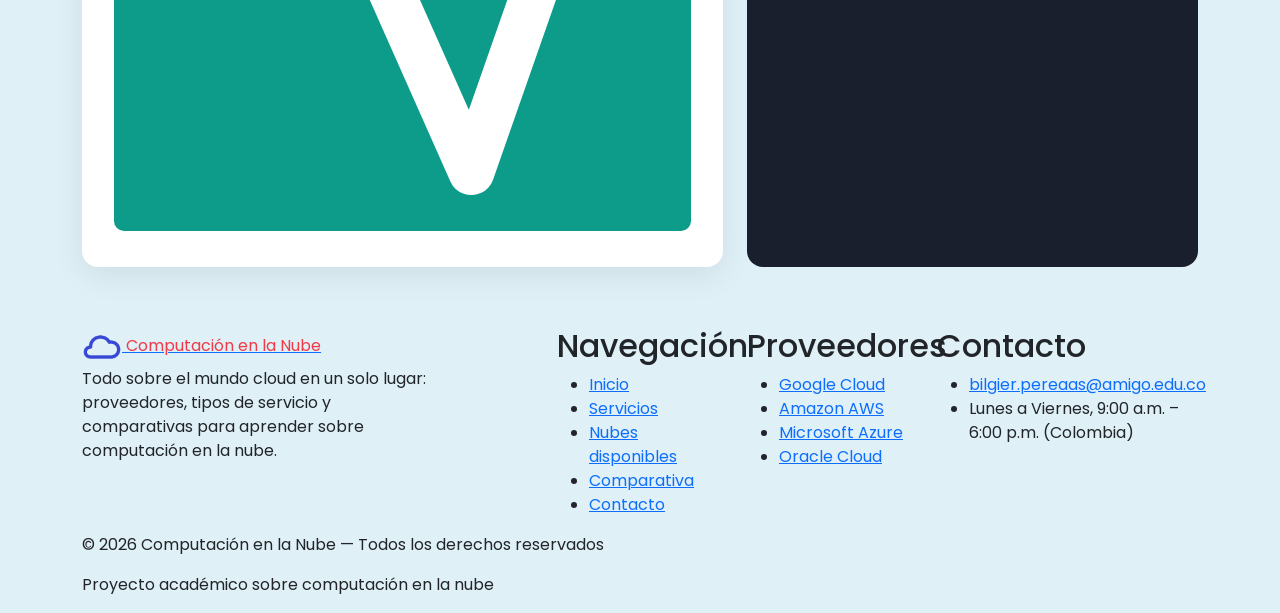
==== commit 040eb5fd: "Add files via upload" ====
--- a/Nube/bil.html
+++ b/Nube/bil.html
@@ -3,29 +3,38 @@
 <head>
     <meta charset="UTF-8">
     <meta name="viewport" content="width=device-width, initial-scale=1.0">
+    <meta name="description" content="Portal educativo sobre computación en la nube: principales proveedores, tipos de servicio (IaaS, PaaS, SaaS) y comparativa.">
     <link rel="shortcut icon" href="Assets/cloud.png">
     <link rel="stylesheet" href="Css/bootstrap.min.css">
     <link rel="stylesheet" href="Css/style.css">
     <title>Computación en la Nube</title>
 </head>
-<body>
+<body class="bil1">
+
+    <!-- ENLACE DE ACCESIBILIDAD: permite saltar el menú con el teclado -->
+    <a class="skip-link" href="#contenido">Saltar al contenido</a>
 
     <!-- BACK TO TOP BUTTON -->
-    <button id="back-to-top" aria-label="Volver arriba">&#8679;</button>
-
-    <!-- NAVBAR -->
-    <nav class="navbar bg-dark navbar-expand-lg" data-bs-theme="dark">
-        <div class="container-fluid">
+    <button id="back-to-top" type="button" aria-label="Volver arriba">
+        <svg viewBox="0 0 24 24" fill="none" stroke="currentColor" stroke-width="2.2" stroke-linecap="round" stroke-linejoin="round" aria-hidden="true"><path d="M12 19V5M5 12l7-7 7 7"/></svg>
+    </button>
+
+    <!-- ========================================================
+         NAVBAR
+         ======================================================== -->
+    <nav class="navbar navbar-expand-lg" data-bs-theme="dark" aria-label="Navegación principal">
+        <div class="container-xl">
             <a class="navbar-brand" href="bil.html">
-                <img src="Assets/cloud.png" alt="Logo Computación Nube" width="50" height="50">
+                <img src="Assets/cloud.png" alt="Logo Computación Nube" width="40" height="40">
+                <span class="brand-text">Computación <strong>en la Nube</strong></span>
             </a>
             <button class="navbar-toggler" type="button" data-bs-toggle="collapse"
                 data-bs-target="#navbarMain" aria-controls="navbarMain"
-                aria-expanded="false" aria-label="Toggle navigation">
+                aria-expanded="false" aria-label="Abrir menú de navegación">
                 <span class="navbar-toggler-icon"></span>
             </button>
             <div class="collapse navbar-collapse" id="navbarMain">
-                <ul class="navbar-nav me-auto mb-2 mb-lg-0">
+                <ul class="navbar-nav ms-lg-4 me-auto mb-2 mb-lg-0">
                     <li class="nav-item">
                         <a class="nav-link active" aria-current="page" href="bil.html">Inicio</a>
                     </li>
@@ -36,523 +45,710 @@
                         <a class="nav-link dropdown-toggle" href="#" role="button" data-bs-toggle="dropdown"
                             aria-expanded="false">Noticias</a>
                         <ul class="dropdown-menu">
-                            <li><a class="dropdown-item" href="#">Cartelera nueva</a></li>
-                            <li><a class="dropdown-item" href="#">Próximo evento</a></li>
+                            <li><a class="dropdown-item" href="#news-latest">Últimas noticias</a></li>
+                            <li><a class="dropdown-item" href="#news-upcoming">Próximas innovaciones</a></li>
                             <li><hr class="dropdown-divider"></li>
-                            <li><a class="dropdown-item" href="#">Siempre el mejor</a></li>
+                            <li><a class="dropdown-item" href="#news-free">Promociones y capas gratuitas</a></li>
                         </ul>
                     </li>
                     <li class="nav-item">
                         <a class="nav-link" href="#contact-section">Nosotros</a>
                     </li>
                 </ul>
-                <form class="d-flex" role="search">
-                    <input class="form-control me-2" type="search" placeholder="Buscar" aria-label="Buscar">
-                    <button class="btn btn-outline-success" type="submit">Buscar</button>
+                <form class="nav-search" role="search" id="site-search">
+                    <label for="search-input" class="visually-hidden">Buscar en la página</label>
+                    <svg class="nav-search-icon" viewBox="0 0 24 24" fill="none" stroke="currentColor" stroke-width="2" stroke-linecap="round" stroke-linejoin="round" aria-hidden="true"><circle cx="11" cy="11" r="7"/><path d="m20 20-3.5-3.5"/></svg>
+                    <input class="form-control" id="search-input" type="search" placeholder="Buscar" aria-label="Buscar" autocomplete="off">
+                    <button class="nav-search-btn" type="submit">Buscar</button>
                 </form>
             </div>
         </div>
     </nav>
 
-    <!-- CAROUSEL -->
-    <div id="carouselBilgier" class="carousel slide mb-0" data-bs-ride="carousel">
-        <div class="carousel-indicators">
-            <button type="button" data-bs-target="#carouselBilgier" data-bs-slide-to="0" class="active"
-                aria-current="true" aria-label="Slide 1"></button>
-            <button type="button" data-bs-target="#carouselBilgier" data-bs-slide-to="1" aria-label="Slide 2"></button>
-            <button type="button" data-bs-target="#carouselBilgier" data-bs-slide-to="2" aria-label="Slide 3"></button>
+    <!-- ========================================================
+         HERO / CAROUSEL
+         ======================================================== -->
+    <header class="hero">
+        <h1 class="visually-hidden">Computación en la Nube</h1>
+        <div id="carouselBilgier" class="carousel slide carousel-fade" data-bs-ride="carousel" data-bs-interval="6500">
+            <div class="carousel-indicators">
+                <button type="button" data-bs-target="#carouselBilgier" data-bs-slide-to="0" class="active"
+                    aria-current="true" aria-label="Diapositiva 1: Google Cloud"></button>
+                <button type="button" data-bs-target="#carouselBilgier" data-bs-slide-to="1" aria-label="Diapositiva 2: Amazon AWS"></button>
+                <button type="button" data-bs-target="#carouselBilgier" data-bs-slide-to="2" aria-label="Diapositiva 3: Microsoft Azure"></button>
+            </div>
+            <div class="carousel-inner">
+                <div class="carousel-item active">
+                    <img src="Assets/Google-Cloud-AI-Courses.webp" class="d-block w-100" alt="Google Cloud">
+                    <div class="carousel-caption">
+                        <div class="container-xl">
+                            <div class="hero-content">
+                                <span class="hero-eyebrow">Proveedor destacado · 01</span>
+                                <h2 class="hero-title">Google Cloud</h2>
+                                <p class="hero-text">Inteligencia artificial, datos y nube empresarial al alcance de todos.</p>
+                                <a href="bil2.html" class="btn-cta">Explorar Google Cloud <span class="arrow" aria-hidden="true">&rarr;</span></a>
+                            </div>
+                        </div>
+                    </div>
+                </div>
+                <div class="carousel-item">
+                    <img src="Assets/aws 4k.webp" class="d-block w-100" alt="Amazon AWS">
+                    <div class="carousel-caption">
+                        <div class="container-xl">
+                            <div class="hero-content">
+                                <span class="hero-eyebrow">Proveedor destacado · 02</span>
+                                <h2 class="hero-title">Amazon AWS</h2>
+                                <p class="hero-text">Más de 200 servicios en la nube para escalar tu negocio globalmente.</p>
+                                <a href="bil3.html" class="btn-cta">Explorar Amazon AWS <span class="arrow" aria-hidden="true">&rarr;</span></a>
+                            </div>
+                        </div>
+                    </div>
+                </div>
+                <div class="carousel-item">
+                    <img src="Assets/Microsoft-Azure.jpg" class="d-block w-100" alt="Microsoft Azure">
+                    <div class="carousel-caption">
+                        <div class="container-xl">
+                            <div class="hero-content">
+                                <span class="hero-eyebrow">Proveedor destacado · 03</span>
+                                <h2 class="hero-title">Microsoft Azure</h2>
+                                <p class="hero-text">La plataforma cloud de Microsoft para empresas híbridas y modernas.</p>
+                                <a href="bil4.html" class="btn-cta">Explorar Microsoft Azure <span class="arrow" aria-hidden="true">&rarr;</span></a>
+                            </div>
+                        </div>
+                    </div>
+                </div>
+            </div>
+            <button class="carousel-control-prev" type="button" data-bs-target="#carouselBilgier" data-bs-slide="prev">
+                <span class="carousel-control-prev-icon" aria-hidden="true"></span>
+                <span class="visually-hidden">Anterior</span>
+            </button>
+            <button class="carousel-control-next" type="button" data-bs-target="#carouselBilgier" data-bs-slide="next">
+                <span class="carousel-control-next-icon" aria-hidden="true"></span>
+                <span class="visually-hidden">Siguiente</span>
+            </button>
         </div>
-        <div class="carousel-inner">
-            <div class="carousel-item active">
-                <img src="Assets/Google-Cloud-AI-Courses.webp" class="d-block w-100" alt="Google Cloud">
-                <div class="carousel-caption">
-                    <h5>Google Cloud</h5>
-                    <p>Inteligencia artificial, datos y nube empresarial al alcance de todos.</p>
-                    <a href="bil2.html" class="btn-cta">Explorar Google Cloud &rarr;</a>
-                </div>
-            </div>
-            <div class="carousel-item">
-                <img src="Assets/aws 4k.webp" class="d-block w-100" alt="Amazon AWS">
-                <div class="carousel-caption">
-                    <h5>Amazon AWS</h5>
-                    <p>Más de 200 servicios en la nube para escalar tu negocio globalmente.</p>
-                    <a href="bil3.html" class="btn-cta">Explorar Amazon AWS &rarr;</a>
-                </div>
-            </div>
-            <div class="carousel-item">
-                <img src="Assets/Microsoft-Azure.jpg" class="d-block w-100" alt="Microsoft Azure">
-                <div class="carousel-caption">
-                    <h5>Microsoft Azure</h5>
-                    <p>La plataforma cloud de Microsoft para empresas híbridas y modernas.</p>
-                    <a href="bil4.html" class="btn-cta">Explorar Microsoft Azure &rarr;</a>
-                </div>
-            </div>
-        </div>
-        <button class="carousel-control-prev" type="button" data-bs-target="#carouselBilgier" data-bs-slide="prev">
-            <span class="carousel-control-prev-icon" aria-hidden="true"></span>
-            <span class="visually-hidden">Anterior</span>
-        </button>
-        <button class="carousel-control-next" type="button" data-bs-target="#carouselBilgier" data-bs-slide="next">
-            <span class="carousel-control-next-icon" aria-hidden="true"></span>
-            <span class="visually-hidden">Siguiente</span>
-        </button>
-    </div>
-
-    <!-- SERVICES CARDS -->
-    <section class="services" id="services">
-        <div class="container">
-            <div class="row">
-
-                <div class="col-12 col-md-6 col-lg-3 mb-3 fade-in-el">
-                    <div class="card h-100 text-white text-center bg-Toma pb-2">
-                        <div class="card-body">
-                            <h3 class="card-title">Google Cloud</h3>
-                            <p>Es la plataforma de servicios en la nube desarrollada por Google. Ofrece infraestructura y herramientas para desarrollar aplicaciones, almacenar información, procesar grandes cantidades de datos y construir soluciones basadas en inteligencia artificial.</p>
-                            <a href="bil2.html" class="btn bg-danger text-white">Ir a Google Cloud</a>
-                        </div>
-                    </div>
-                </div>
-
-                <div class="col-12 col-md-6 col-lg-3 mb-3 fade-in-el">
-                    <div class="card h-100 text-white text-center bg-Toma2 pb-2">
-                        <div class="card-body">
-                            <h3 class="card-title">Amazon AWS</h3>
-                            <p>Es una plataforma de servicios de computación en la nube desarrollada por Amazon. Ofrece una amplia variedad de herramientas para crear, implementar y administrar aplicaciones e infraestructura mediante Internet.</p>
-                            <a href="bil3.html" class="btn bg-primary text-white">Ir a Amazon AWS</a>
-                        </div>
-                    </div>
-                </div>
-
-                <div class="col-12 col-md-6 col-lg-3 mb-3 fade-in-el">
-                    <div class="card h-100 text-white text-center bg-Toma3 pb-2">
-                        <div class="card-body">
-                            <h3 class="card-title">Microsoft Azure</h3>
-                            <p>Es la plataforma de computación en la nube desarrollada por Microsoft. Proporciona herramientas para crear, ejecutar y administrar aplicaciones y servicios utilizando infraestructura alojada en centros de datos de Microsoft.</p>
-                            <a href="bil4.html" class="btn bg-black text-white">Ir a Microsoft Azure</a>
-                        </div>
-                    </div>
-                </div>
-
-                <div class="col-12 col-md-6 col-lg-3 mb-3 fade-in-el">
-                    <div class="card h-100 text-white text-center bg-Toma4 pb-2">
-                        <div class="card-body">
-                            <h3 class="card-title">Oracle Cloud (OCI)</h3>
-                            <p>Es la plataforma de computación en la nube desarrollada por Oracle. Proporciona infraestructura y servicios para ejecutar bases de datos, aplicaciones empresariales y cargas de trabajo críticas en la nube.</p>
-                            <a href="bil5.html" class="btn bg-black text-white">Ir a Oracle Cloud</a>
-                        </div>
-                    </div>
-                </div>
-
-            </div>
-        </div>
-    </section>
-
-    <!-- SECTION ICONS -->
-    <section class="section-icons">
-        <div class="container">
-            <div class="row">
-                <div class="col-12 col-md-12 col-lg-4 box-icons fade-in-el">
-                    <div class="d-flex align-items-center">
-                        <img src="Assets/megafono.png" alt="Noticias" width="50" height="50">
-                        <div class="ms-4">
+    </header>
+
+    <main id="contenido">
+
+        <!-- ========================================================
+             SERVICES — PROVEEDORES PRINCIPALES
+             ======================================================== -->
+        <section class="section section-alt" id="services" aria-labelledby="services-title">
+            <div class="container-xl">
+                <div class="section-header fade-in-el">
+                    <span class="eyebrow">Servicios</span>
+                    <h2 id="services-title">Los principales proveedores de la nube</h2>
+                    <p>Conoce las cuatro plataformas que analizamos en detalle en este sitio.</p>
+                </div>
+
+                <div class="row g-4">
+
+                    <div class="col-12 col-md-6 col-xl-3 fade-in-el">
+                        <article class="provider-card provider-gcp">
+                            <div class="provider-media">
+                                <div class="provider-media-img bg-Toma" aria-hidden="true"></div>
+                                <span class="provider-chip">GCP</span>
+                            </div>
+                            <div class="provider-body">
+                                <h3>Google Cloud</h3>
+                                <p>Es la plataforma de servicios en la nube desarrollada por Google. Ofrece infraestructura y herramientas para desarrollar aplicaciones, almacenar información, procesar grandes cantidades de datos y construir soluciones basadas en inteligencia artificial.</p>
+                                <a href="bil2.html" class="btn-provider">Ir a Google Cloud <span class="arrow" aria-hidden="true">&rarr;</span></a>
+                            </div>
+                        </article>
+                    </div>
+
+                    <div class="col-12 col-md-6 col-xl-3 fade-in-el">
+                        <article class="provider-card provider-aws">
+                            <div class="provider-media">
+                                <div class="provider-media-img bg-Toma2" aria-hidden="true"></div>
+                                <span class="provider-chip">AWS</span>
+                            </div>
+                            <div class="provider-body">
+                                <h3>Amazon AWS</h3>
+                                <p>Es una plataforma de servicios de computación en la nube desarrollada por Amazon. Ofrece una amplia variedad de herramientas para crear, implementar y administrar aplicaciones e infraestructura mediante Internet.</p>
+                                <a href="bil3.html" class="btn-provider">Ir a Amazon AWS <span class="arrow" aria-hidden="true">&rarr;</span></a>
+                            </div>
+                        </article>
+                    </div>
+
+                    <div class="col-12 col-md-6 col-xl-3 fade-in-el">
+                        <article class="provider-card provider-azure">
+                            <div class="provider-media">
+                                <div class="provider-media-img bg-Toma3" aria-hidden="true"></div>
+                                <span class="provider-chip">Azure</span>
+                            </div>
+                            <div class="provider-body">
+                                <h3>Microsoft Azure</h3>
+                                <p>Es la plataforma de computación en la nube desarrollada por Microsoft. Proporciona herramientas para crear, ejecutar y administrar aplicaciones y servicios utilizando infraestructura alojada en centros de datos de Microsoft.</p>
+                                <a href="bil4.html" class="btn-provider">Ir a Microsoft Azure <span class="arrow" aria-hidden="true">&rarr;</span></a>
+                            </div>
+                        </article>
+                    </div>
+
+                    <div class="col-12 col-md-6 col-xl-3 fade-in-el">
+                        <article class="provider-card provider-oci">
+                            <div class="provider-media">
+                                <div class="provider-media-img bg-Toma4" aria-hidden="true"></div>
+                                <span class="provider-chip">OCI</span>
+                            </div>
+                            <div class="provider-body">
+                                <h3>Oracle Cloud (OCI)</h3>
+                                <p>Es la plataforma de computación en la nube desarrollada por Oracle. Proporciona infraestructura y servicios para ejecutar bases de datos, aplicaciones empresariales y cargas de trabajo críticas en la nube.</p>
+                                <a href="bil5.html" class="btn-provider">Ir a Oracle Cloud <span class="arrow" aria-hidden="true">&rarr;</span></a>
+                            </div>
+                        </article>
+                    </div>
+
+                </div>
+            </div>
+        </section>
+
+        <!-- ========================================================
+             SECTION ICONS — NOTICIAS / INNOVACIONES / PROMOCIONES
+             ======================================================== -->
+        <section class="section section-icons" id="news" aria-labelledby="news-title">
+            <div class="container-xl">
+                <div class="section-header fade-in-el">
+                    <span class="eyebrow">Actualidad</span>
+                    <h2 id="news-title">Mantente al día con la nube</h2>
+                    <p>Noticias, innovaciones y oportunidades para aprender sobre computación en la nube.</p>
+                </div>
+
+                <div class="row g-4">
+                    <div class="col-12 col-lg-4 fade-in-el">
+                        <article class="news-card" id="news-latest">
+                            <div class="news-top">
+                                <div class="news-icon"><img src="Assets/megafono.png" alt="Noticias" width="28" height="28"></div>
+                                <span class="news-label is-live">Noticias</span>
+                            </div>
                             <h3>Últimas noticias sobre la nube</h3>
-                            <p>Entérate de los estrenos, noticias y rumores más recientes en el mundo de la computación en la nube.</p>
-                        </div>
-                    </div>
-                </div>
-                <div class="col-12 col-md-12 col-lg-4 box-icons fade-in-el">
-                    <div class="d-flex align-items-center">
-                        <img src="Assets/settings.png" alt="Próximos inventos" width="50" height="50">
-                        <div class="ms-4">
-                            <h3>Próximos inventos</h3>
-                            <p>Conoce las actualizaciones que llegarán pronto a la administración y marca tu calendario.</p>
-                        </div>
-                    </div>
-                </div>
-                <div class="col-12 col-md-12 col-lg-4 box-icons fade-in-el">
-                    <div class="d-flex align-items-center">
-                        <img src="Assets/discount-tag.png" alt="Promociones" width="50" height="50">
-                        <div class="ms-4">
-                            <h3>Promociones</h3>
-                            <p>Aprovecha las mejores ofertas en espacios en nube.</p>
-                        </div>
-                    </div>
-                </div>
-            </div>
-        </div>
-    </section>
-
-    <!-- CLOUD GRID -->
-    <section class="py-5">
-        <div class="container">
-            <div class="row">
-                <div class="col-md-12">
-                    <div class="section-header text-center pb-4">
-                        <h2>Nubes disponibles</h2>
-                        <p>Aquí podrás encontrar algunas de las nubes existentes actualmente</p>
-                    </div>
-                </div>
-            </div>
-
-            <div class="cloud-filters" id="cloudFilters">
-                <button class="btn-filter active" data-cat="all">Todas</button>
-                <button class="btn-filter" data-cat="IaaS">IaaS</button>
-                <button class="btn-filter" data-cat="PaaS">PaaS</button>
-                <button class="btn-filter" data-cat="SaaS">SaaS</button>
-            </div>
-
-            <div class="cloud-grid" id="cloudGrid">
-
-                <div class="cloud-card featured fade-in-el" data-cat="IaaS">
-                    <div class="logo-wrap"><img src="Assets/Cloudflare-Logo-2009.png" alt="Cloudflare"></div>
-                    <div class="card-body">
-                        <span class="cloud-badge IaaS">IaaS</span>
-                        <div class="card-title">CloudFlare</div>
-                        <p>Ofrece seguridad, CDN, DNS y servicios en la nube para sitios web y aplicaciones.</p>
-                        <div class="extra-fact">Fundada en 2009 en Estados Unidos.</div>
-                    </div>
-                </div>
-
-                <div class="cloud-card featured fade-in-el" data-cat="IaaS">
-                    <div class="logo-wrap"><img src="Assets/ibm_cloud_logo_icon_169999.webp" alt="IBM Cloud"></div>
-                    <div class="card-body">
-                        <span class="cloud-badge IaaS">IaaS</span>
-                        <div class="card-title">IBM Cloud</div>
-                        <p>Usada en banca, salud e industria.</p>
-                        <div class="extra-fact">Una de las nubes empresariales más antiguas del mercado.</div>
-                    </div>
-                </div>
-
-                <div class="cloud-card fade-in-el" data-cat="SaaS">
-                    <div class="logo-wrap"><img src="Assets/Salesforce-Logo.png" alt="Salesforce"></div>
-                    <div class="card-body">
-                        <span class="cloud-badge SaaS">SaaS</span>
-                        <div class="card-title">SalesForce</div>
-                        <p>Plataforma en la nube especializada en CRM y gestión de clientes.</p>
-                    </div>
-                </div>
-
-                <div class="cloud-card fade-in-el" data-cat="PaaS">
-                    <div class="logo-wrap"><img src="Assets/Oracle-Cloud-Emblem.png" alt="Oracle Cloud"></div>
-                    <div class="card-body">
-                        <span class="cloud-badge PaaS">PaaS</span>
-                        <div class="card-title">OracleCloud</div>
-                        <p>Enfocada en bases de datos y aplicaciones empresariales.</p>
-                    </div>
-                </div>
-
-                <div class="cloud-card fade-in-el" data-cat="PaaS">
-                    <div class="logo-wrap"><img src="Assets/SAP-BTP-IN-LOGO.webp" alt="SAP BTP"></div>
-                    <div class="card-body">
-                        <span class="cloud-badge PaaS">PaaS</span>
-                        <div class="card-title">SAP BTP</div>
-                        <p>Nube empresarial para análisis de datos, aplicaciones e integración.</p>
-                    </div>
-                </div>
-
-                <div class="cloud-card fade-in-el" data-cat="IaaS">
-                    <div class="logo-wrap"><img src="Assets/Alibaba-Cloud-Logo (1).png" alt="Alibaba Cloud"></div>
-                    <div class="card-body">
-                        <span class="cloud-badge IaaS">IaaS</span>
-                        <div class="card-title">Alibaba Cloud</div>
-                        <p>Muy utilizada en Asia y comercio electrónico.</p>
-                    </div>
-                </div>
-
-                <div class="cloud-card fade-in-el" data-cat="IaaS">
-                    <div class="logo-wrap"><img src="Assets/HUAWEI-logo.png" alt="Huawei Cloud"></div>
-                    <div class="card-body">
-                        <span class="cloud-badge IaaS">IaaS</span>
-                        <div class="card-title">HuaweiCloud</div>
-                        <p>Ofrece infraestructura, almacenamiento e inteligencia artificial.</p>
-                    </div>
-                </div>
-
-                <div class="cloud-card fade-in-el" data-cat="IaaS">
-                    <div class="logo-wrap"><img src="Assets/digitalocean-logo.png" alt="DigitalOcean"></div>
-                    <div class="card-body">
-                        <span class="cloud-badge IaaS">IaaS</span>
-                        <div class="card-title">DigitalOcean</div>
-                        <p>Popular entre desarrolladores y pequeñas empresas.</p>
-                    </div>
-                </div>
-
-            </div>
-        </div>
-    </section>
-
-    <!-- SVG NETWORK BANNER -->
-    <section class="banner">
-        <div class="container">
-            <div class="row">
-                <div class="col-md-12 text-center">
-                    <h2>Las mejores noticias acerca de las nubes las encuentras aquí</h2>
-                    <p>Todo sobre el mundo cloud en un solo lugar. Encuentra las noticias más recientes, lanzamientos, actualizaciones y tendencias de las principales plataformas de nube para mantenerte siempre informado.</p>
-
-                    <svg class="cloud-net" viewBox="0 0 500 320" xmlns="http://www.w3.org/2000/svg" aria-label="Red de proveedores cloud">
-                        <circle class="hub-ring" cx="250" cy="160" r="34"/>
-                        <circle class="hub-core" cx="250" cy="160" r="26"/>
-                        <g class="net-node" data-name="Cloudflare" tabindex="0">
-                            <line x1="250" y1="160" x2="100" y2="70"/>
-                            <circle class="dot" cx="100" cy="70" r="6"/>
-                            <text x="100" y="52" text-anchor="middle">Cloudflare</text>
-                        </g>
-                        <g class="net-node" data-name="IBM Cloud" tabindex="0">
-                            <line x1="250" y1="160" x2="400" y2="70"/>
-                            <circle class="dot" cx="400" cy="70" r="6"/>
-                            <text x="400" y="52" text-anchor="middle">IBM Cloud</text>
-                        </g>
-                        <g class="net-node" data-name="SalesForce" tabindex="0">
-                            <line x1="250" y1="160" x2="60" y2="180"/>
-                            <circle class="dot" cx="60" cy="180" r="6"/>
-                            <text x="60" y="200" text-anchor="middle">SalesForce</text>
-                        </g>
-                        <g class="net-node" data-name="OracleCloud" tabindex="0">
-                            <line x1="250" y1="160" x2="440" y2="180"/>
-                            <circle class="dot" cx="440" cy="180" r="6"/>
-                            <text x="440" y="200" text-anchor="middle">OracleCloud</text>
-                        </g>
-                        <g class="net-node" data-name="SAP BTP" tabindex="0">
-                            <line x1="250" y1="160" x2="150" y2="280"/>
-                            <circle class="dot" cx="150" cy="280" r="6"/>
-                            <text x="150" y="300" text-anchor="middle">SAP BTP</text>
-                        </g>
-                        <g class="net-node" data-name="Alibaba Cloud" tabindex="0">
-                            <line x1="250" y1="160" x2="350" y2="280"/>
-                            <circle class="dot" cx="350" cy="280" r="6"/>
-                            <text x="350" y="300" text-anchor="middle">Alibaba Cloud</text>
-                        </g>
-                    </svg>
-                </div>
-            </div>
-        </div>
-    </section>
-
-    <!-- COMPARATIVE TABLE -->
-    <section class="comparison-section">
-        <div class="container">
-            <div class="text-center mb-4 fade-in-el">
-                <h2>Comparativa de principales proveedores</h2>
-                <p class="subtitle">Una visión rápida de las características clave de los 4 grandes de la nube</p>
-            </div>
-            <div class="table-responsive fade-in-el">
-                <table class="comparison-table">
-                    <thead>
-                        <tr>
-                            <th>Característica</th>
-                            <th>Google Cloud</th>
-                            <th>Amazon AWS</th>
-                            <th>Microsoft Azure</th>
-                            <th>Oracle Cloud</th>
-                        </tr>
-                    </thead>
-                    <tbody>
-                        <tr>
-                            <td>Capa gratuita</td>
-                            <td>&#x2705; $300 crédito</td>
-                            <td>&#x2705; 12 meses</td>
-                            <td>&#x2705; 12 meses</td>
-                            <td>&#x2705; Always Free</td>
-                        </tr>
-                        <tr>
-                            <td>IA / ML</td>
-                            <td><span class="star-rating">&#9733;&#9733;&#9733;&#9733;&#9733;</span></td>
-                            <td><span class="star-rating">&#9733;&#9733;&#9733;&#9733;&#9734;</span></td>
-                            <td><span class="star-rating">&#9733;&#9733;&#9733;&#9733;&#9734;</span></td>
-                            <td><span class="star-rating">&#9733;&#9733;&#9733;&#9734;&#9734;</span></td>
-                        </tr>
-                        <tr>
-                            <td>Bases de datos</td>
-                            <td><span class="star-rating">&#9733;&#9733;&#9733;&#9733;&#9734;</span></td>
-                            <td><span class="star-rating">&#9733;&#9733;&#9733;&#9733;&#9733;</span></td>
-                            <td><span class="star-rating">&#9733;&#9733;&#9733;&#9733;&#9734;</span></td>
-                            <td><span class="star-rating">&#9733;&#9733;&#9733;&#9733;&#9733;</span></td>
-                        </tr>
-                        <tr>
-                            <td>Seguridad</td>
-                            <td><span class="star-rating">&#9733;&#9733;&#9733;&#9733;&#9733;</span></td>
-                            <td><span class="star-rating">&#9733;&#9733;&#9733;&#9733;&#9733;</span></td>
-                            <td><span class="star-rating">&#9733;&#9733;&#9733;&#9733;&#9733;</span></td>
-                            <td><span class="star-rating">&#9733;&#9733;&#9733;&#9733;&#9734;</span></td>
-                        </tr>
-                        <tr>
-                            <td>Cuota de mercado</td>
-                            <td>12%</td>
-                            <td>31%</td>
-                            <td>25%</td>
-                            <td>3%</td>
-                        </tr>
-                        <tr>
-                            <td>Nube híbrida</td>
-                            <td>&#x2705; Anthos</td>
-                            <td>&#x2705; Outposts</td>
-                            <td>&#x2705; Arc</td>
-                            <td>&#x2705; Dedicated</td>
-                        </tr>
-                    </tbody>
-                </table>
-            </div>
-        </div>
-    </section>
-
-    <!-- CONTACT SECTION -->
-    <section id="contact-section">
-        <div class="container">
-            <!-- Header -->
-            <div class="text-center mb-5">
-                <h2 class="contact-title">Contáctanos</h2>
-                <p class="contact-subtitle">¿Tienes preguntas sobre computación en la nube? Escríbenos y te respondemos pronto.</p>
-            </div>
-
-            <div class="row g-4 align-items-stretch">
-
-                <!-- FORM CARD -->
-                <div class="col-12 col-lg-7 fade-in-el">
-                    <div class="contact-form-card">
-                        <h4 class="fw-bold mb-1" style="color:#1a1f2e;">Envíanos un mensaje</h4>
-                        <p class="text-muted mb-4" style="font-size:13px;">Todos los campos son obligatorios.</p>
-
-                        <form id="contact-form" class="needs-validation" novalidate>
-                            <div class="row g-3">
-
-                                <!-- Nombre -->
-                                <div class="col-12 col-sm-6">
-                                    <div class="form-floating">
-                                        <input
-                                            type="text"
-                                            class="form-control"
-                                            id="c-name"
-                                            name="user_name"
-                                            placeholder="Tu nombre completo"
-                                            required
-                                            minlength="2">
-                                        <label for="c-name">Nombre completo</label>
-                                        <div class="invalid-feedback">
-                                            Por favor ingresa tu nombre (mínimo 2 caracteres).
+                            <p>Entérate de los lanzamientos, noticias y tendencias más recientes en el mundo de la computación en la nube.</p>
+                        </article>
+                    </div>
+                    <div class="col-12 col-lg-4 fade-in-el">
+                        <article class="news-card" id="news-upcoming">
+                            <div class="news-top">
+                                <div class="news-icon"><img src="Assets/settings.png" alt="Próximas innovaciones" width="28" height="28"></div>
+                                <span class="news-label">Innovación</span>
+                            </div>
+                            <h3>Próximas innovaciones</h3>
+                            <p>Conoce las nuevas tecnologías y actualizaciones que llegarán pronto a las plataformas cloud.</p>
+                        </article>
+                    </div>
+                    <div class="col-12 col-lg-4 fade-in-el">
+                        <article class="news-card" id="news-free">
+                            <div class="news-top">
+                                <div class="news-icon"><img src="Assets/discount-tag.png" alt="Promociones" width="28" height="28"></div>
+                                <span class="news-label">Aprendizaje</span>
+                            </div>
+                            <h3>Promociones y capas gratuitas</h3>
+                            <p>Descubre las capas gratuitas y los créditos que ofrecen los proveedores para aprender y experimentar en la nube.</p>
+                        </article>
+                    </div>
+                </div>
+            </div>
+        </section>
+
+        <!-- ========================================================
+             CLOUD GRID — NUBES DISPONIBLES
+             ======================================================== -->
+        <section class="section section-alt" id="clouds" aria-labelledby="clouds-title">
+            <div class="container-xl">
+                <div class="section-header fade-in-el">
+                    <span class="eyebrow">Ecosistema</span>
+                    <h2 id="clouds-title">Nubes disponibles</h2>
+                    <p>Aquí podrás encontrar algunas de las nubes existentes actualmente</p>
+                </div>
+
+                <div class="cloud-filters" id="cloudFilters" role="group" aria-label="Filtrar nubes por tipo de servicio">
+                    <button type="button" class="btn-filter active" data-cat="all">Todas <span class="filter-count" aria-hidden="true"></span></button>
+                    <button type="button" class="btn-filter" data-cat="IaaS">IaaS <span class="filter-count" aria-hidden="true"></span></button>
+                    <button type="button" class="btn-filter" data-cat="PaaS">PaaS <span class="filter-count" aria-hidden="true"></span></button>
+                    <button type="button" class="btn-filter" data-cat="SaaS">SaaS <span class="filter-count" aria-hidden="true"></span></button>
+                </div>
+                <p class="filter-status" id="filterStatus" aria-live="polite"></p>
+
+                <div class="cloud-grid" id="cloudGrid">
+
+                    <article class="cloud-card featured fade-in-el" data-cat="IaaS" id="cloud-cloudflare">
+                        <div class="logo-wrap"><img src="Assets/Cloudflare-Logo-2009.png" alt="Cloudflare" loading="lazy"></div>
+                        <div class="cloud-body">
+                            <div class="cloud-card-head">
+                                <h3 class="cloud-name">Cloudflare</h3>
+                                <span class="cloud-badge IaaS">IaaS</span>
+                            </div>
+                            <p>Ofrece seguridad, CDN, DNS y servicios en la nube para sitios web y aplicaciones.</p>
+                            <div class="extra-fact">Fundada en 2009 en Estados Unidos.</div>
+                        </div>
+                    </article>
+
+                    <article class="cloud-card featured fade-in-el" data-cat="IaaS" id="cloud-ibm">
+                        <div class="logo-wrap"><img src="Assets/ibm_cloud_logo_icon_169999.webp" alt="IBM Cloud" loading="lazy"></div>
+                        <div class="cloud-body">
+                            <div class="cloud-card-head">
+                                <h3 class="cloud-name">IBM Cloud</h3>
+                                <span class="cloud-badge IaaS">IaaS</span>
+                            </div>
+                            <p>Usada en banca, salud e industria.</p>
+                            <div class="extra-fact">Una de las nubes empresariales más antiguas del mercado.</div>
+                        </div>
+                    </article>
+
+                    <article class="cloud-card fade-in-el" data-cat="SaaS" id="cloud-salesforce">
+                        <div class="logo-wrap"><img src="Assets/Salesforce-Logo.png" alt="Salesforce" loading="lazy"></div>
+                        <div class="cloud-body">
+                            <div class="cloud-card-head">
+                                <h3 class="cloud-name">Salesforce</h3>
+                                <span class="cloud-badge SaaS">SaaS</span>
+                            </div>
+                            <p>Plataforma en la nube especializada en CRM y gestión de clientes.</p>
+                        </div>
+                    </article>
+
+                    <article class="cloud-card fade-in-el" data-cat="PaaS" id="cloud-oracle">
+                        <div class="logo-wrap"><img src="Assets/Oracle-Cloud-Emblem.png" alt="Oracle Cloud" loading="lazy"></div>
+                        <div class="cloud-body">
+                            <div class="cloud-card-head">
+                                <h3 class="cloud-name">Oracle Cloud</h3>
+                                <span class="cloud-badge PaaS">PaaS</span>
+                            </div>
+                            <p>Enfocada en bases de datos y aplicaciones empresariales.</p>
+                        </div>
+                    </article>
+
+                    <article class="cloud-card fade-in-el" data-cat="PaaS" id="cloud-sap">
+                        <div class="logo-wrap"><img src="Assets/SAP-BTP-IN-LOGO.webp" alt="SAP BTP" loading="lazy"></div>
+                        <div class="cloud-body">
+                            <div class="cloud-card-head">
+                                <h3 class="cloud-name">SAP BTP</h3>
+                                <span class="cloud-badge PaaS">PaaS</span>
+                            </div>
+                            <p>Nube empresarial para análisis de datos, aplicaciones e integración.</p>
+                        </div>
+                    </article>
+
+                    <article class="cloud-card fade-in-el" data-cat="IaaS" id="cloud-alibaba">
+                        <div class="logo-wrap"><img src="Assets/Alibaba-Cloud-Logo (1).png" alt="Alibaba Cloud" loading="lazy"></div>
+                        <div class="cloud-body">
+                            <div class="cloud-card-head">
+                                <h3 class="cloud-name">Alibaba Cloud</h3>
+                                <span class="cloud-badge IaaS">IaaS</span>
+                            </div>
+                            <p>Muy utilizada en Asia y comercio electrónico.</p>
+                        </div>
+                    </article>
+
+                    <article class="cloud-card fade-in-el" data-cat="IaaS" id="cloud-huawei">
+                        <div class="logo-wrap"><img src="Assets/HUAWEI-logo.png" alt="Huawei Cloud" loading="lazy"></div>
+                        <div class="cloud-body">
+                            <div class="cloud-card-head">
+                                <h3 class="cloud-name">Huawei Cloud</h3>
+                                <span class="cloud-badge IaaS">IaaS</span>
+                            </div>
+                            <p>Ofrece infraestructura, almacenamiento e inteligencia artificial.</p>
+                        </div>
+                    </article>
+
+                    <article class="cloud-card fade-in-el" data-cat="IaaS" id="cloud-digitalocean">
+                        <div class="logo-wrap"><img src="Assets/digitalocean-logo.png" alt="DigitalOcean" loading="lazy"></div>
+                        <div class="cloud-body">
+                            <div class="cloud-card-head">
+                                <h3 class="cloud-name">DigitalOcean</h3>
+                                <span class="cloud-badge IaaS">IaaS</span>
+                            </div>
+                            <p>Popular entre desarrolladores y pequeñas empresas.</p>
+                        </div>
+                    </article>
+
+                </div>
+            </div>
+        </section>
+
+        <!-- ========================================================
+             SVG NETWORK BANNER
+             ======================================================== -->
+        <section class="section section-dark banner" id="network" aria-labelledby="network-title">
+            <div class="container-xl">
+                <div class="row align-items-center g-5">
+                    <div class="col-12 col-lg-5 network-copy fade-in-el">
+                        <span class="eyebrow eyebrow-light">Conectividad</span>
+                        <h2 id="network-title">Las mejores noticias acerca de las nubes las encuentras aquí</h2>
+                        <p>Todo sobre el mundo cloud en un solo lugar. Encuentra las noticias más recientes, lanzamientos, actualizaciones y tendencias de las principales plataformas de nube para mantenerte siempre informado.</p>
+                        <p class="net-hint">
+                            <svg viewBox="0 0 24 24" fill="none" stroke="currentColor" stroke-width="2" stroke-linecap="round" stroke-linejoin="round" aria-hidden="true"><circle cx="12" cy="12" r="9"/><path d="M12 8h.01M11 12h1v5h1"/></svg>
+                            <span>Pasa el cursor sobre un proveedor (o tócalo en tu celular) para resaltar su conexión. Haz clic para ir a su tarjeta.</span>
+                        </p>
+                    </div>
+
+                    <div class="col-12 col-lg-7">
+                        <div class="net-wrap">
+                            <svg class="cloud-net" viewBox="0 0 500 330" xmlns="http://www.w3.org/2000/svg" role="group" aria-label="Red de proveedores cloud">
+                                <defs>
+                                    <radialGradient id="hubGrad" cx="50%" cy="35%" r="65%">
+                                        <stop offset="0%" stop-color="#22D3EE"/>
+                                        <stop offset="100%" stop-color="#2563EB"/>
+                                    </radialGradient>
+                                </defs>
+
+                                <ellipse class="orbit" cx="250" cy="165" rx="205" ry="128"/>
+
+                                <g class="net-node" data-name="Huawei Cloud" data-target="cloud-huawei" tabindex="0" role="button" aria-label="Huawei Cloud: ir a su tarjeta">
+                                    <line x1="250" y1="165" x2="250" y2="38"/>
+                                    <circle class="halo" cx="250" cy="38" r="16"/>
+                                    <circle class="dot" cx="250" cy="38" r="6"/>
+                                    <text x="250" y="18" text-anchor="middle">Huawei Cloud</text>
+                                </g>
+                                <g class="net-node" data-name="Cloudflare" data-target="cloud-cloudflare" tabindex="0" role="button" aria-label="Cloudflare: ir a su tarjeta">
+                                    <line x1="250" y1="165" x2="95" y2="75"/>
+                                    <circle class="halo" cx="95" cy="75" r="16"/>
+                                    <circle class="dot" cx="95" cy="75" r="6"/>
+                                    <text x="95" y="55" text-anchor="middle">Cloudflare</text>
+                                </g>
+                                <g class="net-node" data-name="IBM Cloud" data-target="cloud-ibm" tabindex="0" role="button" aria-label="IBM Cloud: ir a su tarjeta">
+                                    <line x1="250" y1="165" x2="405" y2="75"/>
+                                    <circle class="halo" cx="405" cy="75" r="16"/>
+                                    <circle class="dot" cx="405" cy="75" r="6"/>
+                                    <text x="405" y="55" text-anchor="middle">IBM Cloud</text>
+                                </g>
+                                <g class="net-node" data-name="Salesforce" data-target="cloud-salesforce" tabindex="0" role="button" aria-label="Salesforce: ir a su tarjeta">
+                                    <line x1="250" y1="165" x2="48" y2="170"/>
+                                    <circle class="halo" cx="48" cy="170" r="16"/>
+                                    <circle class="dot" cx="48" cy="170" r="6"/>
+                                    <text x="48" y="196" text-anchor="middle">Salesforce</text>
+                                </g>
+                                <g class="net-node" data-name="Oracle Cloud" data-target="cloud-oracle" tabindex="0" role="button" aria-label="Oracle Cloud: ir a su tarjeta">
+                                    <line x1="250" y1="165" x2="452" y2="170"/>
+                                    <circle class="halo" cx="452" cy="170" r="16"/>
+                                    <circle class="dot" cx="452" cy="170" r="6"/>
+                                    <text x="452" y="196" text-anchor="middle">Oracle Cloud</text>
+                                </g>
+                                <g class="net-node" data-name="SAP BTP" data-target="cloud-sap" tabindex="0" role="button" aria-label="SAP BTP: ir a su tarjeta">
+                                    <line x1="250" y1="165" x2="95" y2="262"/>
+                                    <circle class="halo" cx="95" cy="262" r="16"/>
+                                    <circle class="dot" cx="95" cy="262" r="6"/>
+                                    <text x="95" y="288" text-anchor="middle">SAP BTP</text>
+                                </g>
+                                <g class="net-node" data-name="Alibaba Cloud" data-target="cloud-alibaba" tabindex="0" role="button" aria-label="Alibaba Cloud: ir a su tarjeta">
+                                    <line x1="250" y1="165" x2="405" y2="262"/>
+                                    <circle class="halo" cx="405" cy="262" r="16"/>
+                                    <circle class="dot" cx="405" cy="262" r="6"/>
+                                    <text x="405" y="288" text-anchor="middle">Alibaba Cloud</text>
+                                </g>
+                                <g class="net-node" data-name="DigitalOcean" data-target="cloud-digitalocean" tabindex="0" role="button" aria-label="DigitalOcean: ir a su tarjeta">
+                                    <line x1="250" y1="165" x2="250" y2="295"/>
+                                    <circle class="halo" cx="250" cy="295" r="16"/>
+                                    <circle class="dot" cx="250" cy="295" r="6"/>
+                                    <text x="250" y="321" text-anchor="middle">DigitalOcean</text>
+                                </g>
+
+                                <!-- Centro de la red (se dibuja al final para quedar encima de las líneas) -->
+                                <g class="hub" aria-hidden="true">
+                                    <circle class="hub-ring" cx="250" cy="165" r="38"/>
+                                    <circle class="hub-core" cx="250" cy="165" r="30"/>
+                                    <text class="hub-label" x="250" y="169" text-anchor="middle">NUBE</text>
+                                </g>
+                            </svg>
+                        </div>
+                    </div>
+                </div>
+            </div>
+        </section>
+
+        <!-- ========================================================
+             COMPARATIVE TABLE
+             ======================================================== -->
+        <section class="section comparison-section" id="comparison" aria-labelledby="comparison-title">
+            <div class="container-xl">
+                <div class="section-header fade-in-el">
+                    <span class="eyebrow">Comparativa</span>
+                    <h2 id="comparison-title">Comparativa de principales proveedores</h2>
+                    <p>Una visión rápida de las características clave de los 4 grandes de la nube</p>
+                </div>
+
+                <div class="table-card fade-in-el">
+                    <p class="table-scroll-hint">
+                        <svg viewBox="0 0 24 24" fill="none" stroke="currentColor" stroke-width="2" stroke-linecap="round" stroke-linejoin="round" aria-hidden="true"><path d="M5 12h14M15 8l4 4-4 4"/></svg>
+                        Desliza horizontalmente para ver toda la tabla
+                    </p>
+                    <div class="table-responsive" tabindex="0" role="region" aria-labelledby="comparison-title">
+                        <table class="comparison-table">
+                            <caption class="visually-hidden">Comparativa entre Google Cloud, Amazon AWS, Microsoft Azure y Oracle Cloud</caption>
+                            <thead>
+                                <tr>
+                                    <th scope="col">Característica</th>
+                                    <th scope="col"><span class="th-provider"><span class="th-dot gcp" aria-hidden="true"></span>Google Cloud</span></th>
+                                    <th scope="col"><span class="th-provider"><span class="th-dot aws" aria-hidden="true"></span>Amazon AWS</span></th>
+                                    <th scope="col"><span class="th-provider"><span class="th-dot azure" aria-hidden="true"></span>Microsoft Azure</span></th>
+                                    <th scope="col"><span class="th-provider"><span class="th-dot oci" aria-hidden="true"></span>Oracle Cloud</span></th>
+                                </tr>
+                            </thead>
+                            <tbody>
+                                <tr>
+                                    <th scope="row">Capa gratuita</th>
+                                    <td><span class="tick" aria-hidden="true">&#10003;</span>$300 crédito</td>
+                                    <td><span class="tick" aria-hidden="true">&#10003;</span>12 meses</td>
+                                    <td><span class="tick" aria-hidden="true">&#10003;</span>12 meses</td>
+                                    <td><span class="tick" aria-hidden="true">&#10003;</span>Always Free</td>
+                                </tr>
+                                <tr>
+                                    <th scope="row">IA / ML</th>
+                                    <td><span class="star-rating" role="img" aria-label="5 de 5"><span class="on">&#9733;&#9733;&#9733;&#9733;&#9733;</span></span></td>
+                                    <td><span class="star-rating" role="img" aria-label="4 de 5"><span class="on">&#9733;&#9733;&#9733;&#9733;</span><span class="off">&#9733;</span></span></td>
+                                    <td><span class="star-rating" role="img" aria-label="4 de 5"><span class="on">&#9733;&#9733;&#9733;&#9733;</span><span class="off">&#9733;</span></span></td>
+                                    <td><span class="star-rating" role="img" aria-label="3 de 5"><span class="on">&#9733;&#9733;&#9733;</span><span class="off">&#9733;&#9733;</span></span></td>
+                                </tr>
+                                <tr>
+                                    <th scope="row">Bases de datos</th>
+                                    <td><span class="star-rating" role="img" aria-label="4 de 5"><span class="on">&#9733;&#9733;&#9733;&#9733;</span><span class="off">&#9733;</span></span></td>
+                                    <td><span class="star-rating" role="img" aria-label="5 de 5"><span class="on">&#9733;&#9733;&#9733;&#9733;&#9733;</span></span></td>
+                                    <td><span class="star-rating" role="img" aria-label="4 de 5"><span class="on">&#9733;&#9733;&#9733;&#9733;</span><span class="off">&#9733;</span></span></td>
+                                    <td><span class="star-rating" role="img" aria-label="5 de 5"><span class="on">&#9733;&#9733;&#9733;&#9733;&#9733;</span></span></td>
+                                </tr>
+                                <tr>
+                                    <th scope="row">Seguridad</th>
+                                    <td><span class="star-rating" role="img" aria-label="5 de 5"><span class="on">&#9733;&#9733;&#9733;&#9733;&#9733;</span></span></td>
+                                    <td><span class="star-rating" role="img" aria-label="5 de 5"><span class="on">&#9733;&#9733;&#9733;&#9733;&#9733;</span></span></td>
+                                    <td><span class="star-rating" role="img" aria-label="5 de 5"><span class="on">&#9733;&#9733;&#9733;&#9733;&#9733;</span></span></td>
+                                    <td><span class="star-rating" role="img" aria-label="4 de 5"><span class="on">&#9733;&#9733;&#9733;&#9733;</span><span class="off">&#9733;</span></span></td>
+                                </tr>
+                                <tr>
+                                    <th scope="row">Cuota de mercado</th>
+                                    <td><strong class="share">12%</strong></td>
+                                    <td><strong class="share">31%</strong></td>
+                                    <td><strong class="share">25%</strong></td>
+                                    <td><strong class="share">3%</strong></td>
+                                </tr>
+                                <tr>
+                                    <th scope="row">Nube híbrida</th>
+                                    <td><span class="tick" aria-hidden="true">&#10003;</span>Anthos</td>
+                                    <td><span class="tick" aria-hidden="true">&#10003;</span>Outposts</td>
+                                    <td><span class="tick" aria-hidden="true">&#10003;</span>Arc</td>
+                                    <td><span class="tick" aria-hidden="true">&#10003;</span>Dedicated</td>
+                                </tr>
+                            </tbody>
+                        </table>
+                    </div>
+                </div>
+                <p class="table-note">Valores aproximados con fines educativos. Las capas gratuitas y la cuota de mercado cambian con el tiempo; consulta la web oficial de cada proveedor.</p>
+            </div>
+        </section>
+
+        <!-- ========================================================
+             CONTACT SECTION
+             ======================================================== -->
+        <section class="section section-alt" id="contact-section" aria-labelledby="contact-title">
+            <div class="container-xl">
+                <div class="section-header fade-in-el">
+                    <span class="eyebrow">Nosotros</span>
+                    <h2 class="contact-title" id="contact-title">Contáctanos</h2>
+                    <p class="contact-subtitle">¿Tienes preguntas sobre computación en la nube? Escríbenos y te respondemos pronto.</p>
+                </div>
+
+                <div class="row g-4 align-items-stretch">
+
+                    <!-- FORM CARD -->
+                    <div class="col-12 col-lg-7 fade-in-el">
+                        <div class="contact-form-card">
+                            <h3 class="form-card-title">Envíanos un mensaje</h3>
+                            <p class="form-card-subtitle">Todos los campos son obligatorios.</p>
+
+                            <form id="contact-form" class="needs-validation" novalidate>
+                                <div class="row g-3">
+
+                                    <!-- Nombre -->
+                                    <div class="col-12 col-sm-6">
+                                        <div class="form-floating">
+                                            <input
+                                                type="text"
+                                                class="form-control"
+                                                id="c-name"
+                                                name="user_name"
+                                                placeholder="Tu nombre completo"
+                                                autocomplete="name"
+                                                required
+                                                minlength="2">
+                                            <label for="c-name">Nombre completo</label>
+                                            <div class="invalid-feedback">
+                                                Por favor ingresa tu nombre (mínimo 2 caracteres).
+                                            </div>
                                         </div>
                                     </div>
+
+                                    <!-- Email -->
+                                    <div class="col-12 col-sm-6">
+                                        <div class="form-floating">
+                                            <input
+                                                type="email"
+                                                class="form-control"
+                                                id="c-email"
+                                                name="email"
+                                                placeholder="tu@correo.com"
+                                                autocomplete="email"
+                                                required>
+                                            <label for="c-email">Correo electrónico</label>
+                                            <div class="invalid-feedback">
+                                                Ingresa un correo electrónico válido.
+                                            </div>
+                                        </div>
+                                    </div>
+
+                                    <!-- Asunto -->
+                                    <div class="col-12">
+                                        <div class="form-floating">
+                                            <input
+                                                type="text"
+                                                class="form-control"
+                                                id="c-subject"
+                                                name="subject"
+                                                placeholder="¿En qué podemos ayudarte?"
+                                                required
+                                                minlength="4">
+                                            <label for="c-subject">Asunto</label>
+                                            <div class="invalid-feedback">
+                                                Por favor describe el asunto de tu mensaje.
+                                            </div>
+                                        </div>
+                                    </div>
+
+                                    <!-- Mensaje -->
+                                    <div class="col-12">
+                                        <div class="form-floating">
+                                            <textarea
+                                                class="form-control"
+                                                id="c-msg"
+                                                name="comment"
+                                                placeholder="Escribe tu mensaje aquí..."
+                                                required
+                                                minlength="10"></textarea>
+                                            <label for="c-msg">Mensaje</label>
+                                            <div class="invalid-feedback">
+                                                El mensaje debe tener al menos 10 caracteres.
+                                            </div>
+                                        </div>
+                                    </div>
+
+                                    <!-- Submit -->
+                                    <div class="col-12 mt-4">
+                                        <button class="btn-submit" type="submit">
+                                            <span class="btn-label">Enviar mensaje</span>
+                                            <svg viewBox="0 0 24 24" fill="none" stroke="currentColor" stroke-width="2" stroke-linecap="round" stroke-linejoin="round" aria-hidden="true"><path d="M22 2 11 13"/><path d="M22 2 15 22l-4-9-9-4 20-7Z"/></svg>
+                                        </button>
+                                    </div>
+
                                 </div>
-
-                                <!-- Email -->
-                                <div class="col-12 col-sm-6">
-                                    <div class="form-floating">
-                                        <input
-                                            type="email"
-                                            class="form-control"
-                                            id="c-email"
-                                            name="email"
-                                            placeholder="tu@correo.com"
-                                            required>
-                                        <label for="c-email">Correo electrónico</label>
-                                        <div class="invalid-feedback">
-                                            Ingresa un correo electrónico válido.
-                                        </div>
-                                    </div>
-                                </div>
-
-                                <!-- Asunto -->
-                                <div class="col-12">
-                                    <div class="form-floating">
-                                        <input
-                                            type="text"
-                                            class="form-control"
-                                            id="c-subject"
-                                            name="subject"
-                                            placeholder="¿En qué podemos ayudarte?"
-                                            required
-                                            minlength="4">
-                                        <label for="c-subject">Asunto</label>
-                                        <div class="invalid-feedback">
-                                            Por favor describe el asunto de tu mensaje.
-                                        </div>
-                                    </div>
-                                </div>
-
-                                <!-- Mensaje -->
-                                <div class="col-12">
-                                    <div class="form-floating">
-                                        <textarea
-                                            class="form-control"
-                                            id="c-msg"
-                                            name="comment"
-                                            placeholder="Escribe tu mensaje aquí..."
-                                            style="height: 140px;"
-                                            required
-                                            minlength="10"></textarea>
-                                        <label for="c-msg">Mensaje</label>
-                                        <div class="invalid-feedback">
-                                            El mensaje debe tener al menos 10 caracteres.
-                                        </div>
-                                    </div>
-                                </div>
-
-                                <!-- Submit -->
-                                <div class="col-12 mt-4">
-                                    <button class="btn-submit py-3" type="submit">
-                                        Enviar mensaje &#10148;
-                                    </button>
-                                </div>
-
-                            </div>
-                        </form>
-
-                        <div id="form-msg" class="mt-3"></div>
-                    </div>
-                </div>
-
-                <!-- INFO CARD -->
-                <div class="col-12 col-lg-5">
-                    <div class="contact-info-card">
-                        <div>
+                            </form>
+
+                            <div id="form-msg" role="status" aria-live="polite"></div>
+                        </div>
+                    </div>
+
+                    <!-- INFO CARD -->
+                    <div class="col-12 col-lg-5 fade-in-el">
+                        <div class="contact-info-card">
                             <h3>Información de contacto</h3>
-                            <p>Estamos disponibles para responder tus consultas sobre el mundo de la computación en la nube.</p>
-                        </div>
-
-                        <div class="info-item">
-                            <div class="info-icon">📧</div>
-                            <div class="info-item-text">
-                                <strong>Correo electrónico</strong>
-                                <a href="mailto:contacto@computacionnube.com">contacto@computacionnube.com</a>
-                            </div>
-                        </div>
-
-                        <div class="info-item">
-                            <div class="info-icon">🌐</div>
-                            <div class="info-item-text">
-                                <strong>Sitio web</strong>
-                                <span>www.computacionnube.com</span>
-                            </div>
-                        </div>
-
-                        <div class="info-item">
-                            <div class="info-icon">🕐</div>
-                            <div class="info-item-text">
-                                <strong>Horario de atención</strong>
-                                <span>Lunes a Viernes, 9:00 – 18:00 (CST)</span>
-                            </div>
-                        </div>
-
-                        <div class="info-item">
-                            <div class="info-icon">☁️</div>
-                            <div class="info-item-text">
-                                <strong>Temas que cubrimos</strong>
-                                <span>Google Cloud · AWS · Azure · Oracle Cloud y más</span>
-                            </div>
-                        </div>
-                    </div>
-                </div>
-
-            </div>
-        </div>
-    </section>
-
-    <!-- FOOTER -->
-    <footer class="bg-dark p-3 text-center">
-        <div class="container">
-            <p class="text-white mb-0">&copy; 2026 Computación en la Nube &mdash; Todos los derechos reservados</p>
+                            <p class="info-intro">Estamos disponibles para responder tus consultas sobre el mundo de la computación en la nube.</p>
+
+                            <ul class="info-list">
+                                <li class="info-item">
+                                    <div class="info-icon" aria-hidden="true">
+                                        <svg viewBox="0 0 24 24" fill="none" stroke="currentColor" stroke-width="2" stroke-linecap="round" stroke-linejoin="round"><rect x="3" y="5" width="18" height="14" rx="2"/><path d="m3 7 9 6 9-6"/></svg>
+                                    </div>
+                                    <div class="info-item-text">
+                                        <strong>Correo electrónico</strong>
+                                        <a href="mailto:bilgier.pereaas@amigo.edu.co">bilgier.pereaas@amigo.edu.co</a>
+                                    </div>
+                                </li>
+                                <li class="info-item">
+                                    <div class="info-icon" aria-hidden="true">
+                                        <svg viewBox="0 0 24 24" fill="none" stroke="currentColor" stroke-width="2" stroke-linecap="round" stroke-linejoin="round"><circle cx="12" cy="12" r="9"/><path d="M3 12h18M12 3a14 14 0 0 1 0 18M12 3a14 14 0 0 0 0 18"/></svg>
+                                    </div>
+                                    <div class="info-item-text">
+                                        <strong>Sitio web</strong>
+                                        <span>www.computacionnube.com</span>
+                                    </div>
+                                </li>
+                                <li class="info-item">
+                                    <div class="info-icon" aria-hidden="true">
+                                        <svg viewBox="0 0 24 24" fill="none" stroke="currentColor" stroke-width="2" stroke-linecap="round" stroke-linejoin="round"><circle cx="12" cy="12" r="9"/><path d="M12 7v5l3 2"/></svg>
+                                    </div>
+                                    <div class="info-item-text">
+                                        <strong>Horario de atención</strong>
+                                        <span>Lunes a Viernes, 9:00 a.m. – 6:00 p.m. (Colombia)</span>
+                                    </div>
+                                </li>
+                                <li class="info-item">
+                                    <div class="info-icon" aria-hidden="true">
+                                        <svg viewBox="0 0 24 24" fill="none" stroke="currentColor" stroke-width="2" stroke-linecap="round" stroke-linejoin="round"><path d="M7 18h10a4 4 0 0 0 .6-7.95A6 6 0 0 0 6.1 9.5 4.25 4.25 0 0 0 7 18Z"/></svg>
+                                    </div>
+                                    <div class="info-item-text">
+                                        <strong>Temas que cubrimos</strong>
+                                        <span>Google Cloud · AWS · Azure · Oracle Cloud y más</span>
+                                    </div>
+                                </li>
+                            </ul>
+                        </div>
+                    </div>
+
+                </div>
+            </div>
+        </section>
+
+    </main>
+
+    <!-- ========================================================
+         FOOTER
+         ======================================================== -->
+    <footer class="site-footer">
+        <div class="container-xl">
+            <div class="row g-4">
+                <div class="col-12 col-lg-4">
+                    <a class="footer-brand" href="bil.html">
+                        <img src="Assets/cloud.png" alt="" width="40" height="40">
+                        <span>Computación en la Nube</span>
+                    </a>
+                    <p class="footer-desc">Todo sobre el mundo cloud en un solo lugar: proveedores, tipos de servicio y comparativas para aprender sobre computación en la nube.</p>
+                </div>
+
+                <div class="col-6 col-md-4 col-lg-2 offset-lg-1">
+                    <h2 class="footer-title">Navegación</h2>
+                    <ul class="footer-links">
+                        <li><a href="bil.html">Inicio</a></li>
+                        <li><a href="#services">Servicios</a></li>
+                        <li><a href="#clouds">Nubes disponibles</a></li>
+                        <li><a href="#comparison">Comparativa</a></li>
+                        <li><a href="#contact-section">Contacto</a></li>
+                    </ul>
+                </div>
+
+                <div class="col-6 col-md-4 col-lg-2">
+                    <h2 class="footer-title">Proveedores</h2>
+                    <ul class="footer-links">
+                        <li><a href="bil2.html">Google Cloud</a></li>
+                        <li><a href="bil3.html">Amazon AWS</a></li>
+                        <li><a href="bil4.html">Microsoft Azure</a></li>
+                        <li><a href="bil5.html">Oracle Cloud</a></li>
+                    </ul>
+                </div>
+
+                <div class="col-12 col-md-4 col-lg-3">
+                    <h2 class="footer-title">Contacto</h2>
+                    <ul class="footer-links">
+                        <li><a href="mailto:bilgier.pereaas@amigo.edu.co">bilgier.pereaas@amigo.edu.co</a></li>
+                        <li class="footer-text">Lunes a Viernes, 9:00 a.m. – 6:00 p.m. (Colombia)</li>
+                    </ul>
+                </div>
+            </div>
+
+            <div class="footer-bottom">
+                <p>&copy; 2026 Computación en la Nube &mdash; Todos los derechos reservados</p>
+                <p>Proyecto académico sobre computación en la nube</p>
+            </div>
         </div>
     </footer>
 
+    <!-- Popper es necesario para el menú desplegable de Bootstrap (bootstrap.min.js no lo incluye) -->
+    <script src="https://cdn.jsdelivr.net/npm/@popperjs/core@2.11.8/dist/umd/popper.min.js"></script>
     <script src="Js/bootstrap.min.js"></script>
     <script src="Js/archive.js"></script>
 </body>
